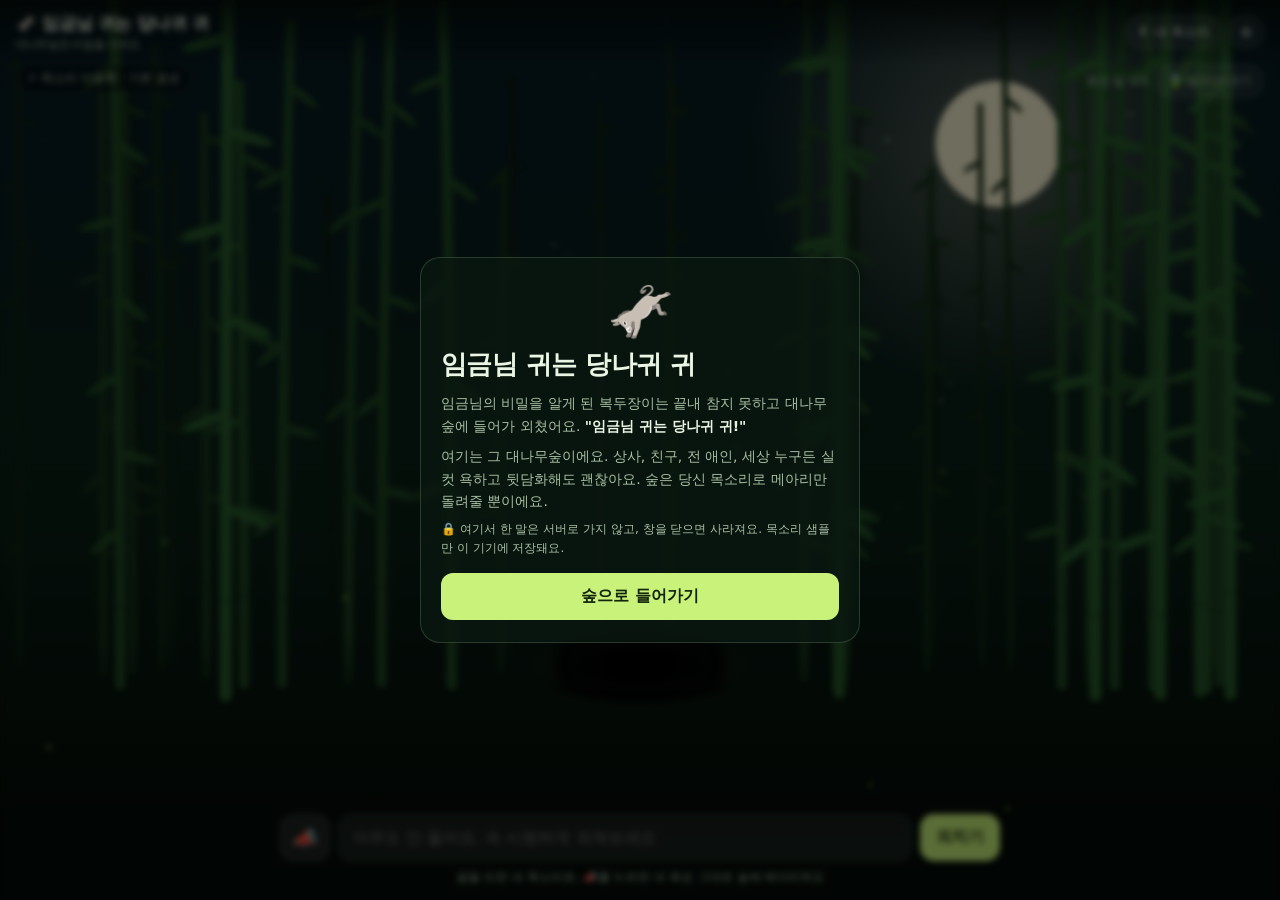
==== donkey-ears/index.html @ ccbf4d37 "Add 임금님 귀는 당나귀 귀: bamboo-forest venting app with voice echo Single-file web app: type or shout into " ====
<!doctype html>
<html lang="ko">
<head>
<meta charset="utf-8">
<meta name="viewport" content="width=device-width, initial-scale=1, viewport-fit=cover">
<title>임금님 귀는 당나귀 귀</title>
<meta name="description" content="대나무숲에 외치면 내 목소리로 메아리가 돌아오는 비밀 공간">
<style>
  :root {
    --ink: #eaf5e4;
    --ink-dim: #a8bfa3;
    --panel: rgba(10, 24, 16, 0.82);
    --line: rgba(180, 230, 170, 0.18);
    --accent: #c9f27a;
    --accent-ink: #13240c;
    --danger: #ff8a7a;
    --bg: #050d09;
  }
  * { box-sizing: border-box; }
  html, body { margin: 0; height: 100%; background: var(--bg); color: var(--ink);
    font-family: "Pretendard", "Apple SD Gothic Neo", "Noto Sans KR", system-ui, sans-serif;
    overflow: hidden; -webkit-tap-highlight-color: transparent; }
  canvas#forest { position: fixed; inset: 0; width: 100%; height: 100%; display: block; }
  button { font: inherit; color: inherit; cursor: pointer; border: 0; }
  .hidden { display: none !important; }

  /* 상단 바 */
  header { position: fixed; top: 0; left: 0; right: 0; display: flex; align-items: center;
    justify-content: space-between; gap: 8px;
    padding: calc(12px + env(safe-area-inset-top)) 16px 12px; z-index: 5;
    background: linear-gradient(rgba(5,13,9,.85), rgba(5,13,9,0)); }
  header h1 { font-size: 17px; margin: 0; letter-spacing: -0.02em; white-space: nowrap; }
  header h1 small { display: block; font-size: 11px; font-weight: 400; color: var(--ink-dim); margin-top: 2px; }
  .top-btns { display: flex; gap: 6px; }
  .chip { background: rgba(255,255,255,.08); border: 1px solid var(--line); border-radius: 999px;
    padding: 7px 11px; font-size: 13px; white-space: nowrap; }
  .chip:hover { background: rgba(255,255,255,.14); }

  /* 엔진 상태 */
  #engine { position: fixed; top: calc(64px + env(safe-area-inset-top)); left: 16px; z-index: 4;
    font-size: 12px; color: var(--ink-dim); background: rgba(0,0,0,.35); padding: 5px 10px;
    border-radius: 999px; border: 1px solid var(--line); }

  /* 하단 채팅 */
  #bar { position: fixed; left: 0; right: 0; bottom: 0; z-index: 5;
    padding: 12px 16px calc(14px + env(safe-area-inset-bottom));
    background: linear-gradient(rgba(5,13,9,0), rgba(5,13,9,.92) 40%); }
  #bar form { display: flex; gap: 8px; max-width: 720px; margin: 0 auto; }
  #msg { flex: 1; min-width: 0; background: rgba(255,255,255,.08); border: 1px solid var(--line);
    color: var(--ink); border-radius: 14px; padding: 13px 14px; font: inherit; font-size: 16px; outline: none; }
  #msg:focus { border-color: var(--accent); }
  #send { background: var(--accent); color: var(--accent-ink); font-weight: 700;
    border-radius: 14px; padding: 0 16px; white-space: nowrap; }
  #shout { width: 50px; border-radius: 14px; background: rgba(255,255,255,.1);
    border: 1px solid var(--line); font-size: 20px; flex: none; }
  #shout.rec { background: var(--danger); animation: pulse 1s infinite; }
  @keyframes pulse { 50% { transform: scale(1.06); } }
  #hint { text-align: center; font-size: 12px; color: var(--ink-dim); margin: 8px 0 0; }
  #count { position: fixed; right: 16px; top: calc(64px + env(safe-area-inset-top)); z-index: 4;
    font-size: 12px; color: var(--ink-dim); display: flex; gap: 6px; align-items: center; }

  /* 모달 */
  .overlay { position: fixed; inset: 0; z-index: 10; display: flex; align-items: center; justify-content: center;
    padding: 16px; background: rgba(0,0,0,.55); backdrop-filter: blur(3px); }
  .card { width: 100%; max-width: 440px; max-height: 92vh; overflow-y: auto; background: var(--panel);
    border: 1px solid var(--line); border-radius: 20px; padding: 22px 20px; }
  .card h2 { margin: 0 0 10px; font-size: 20px; letter-spacing: -0.02em; }
  .card p { margin: 8px 0; line-height: 1.6; color: var(--ink-dim); font-size: 14px; }
  .card .script { background: rgba(255,255,255,.06); border-left: 3px solid var(--accent);
    padding: 12px 14px; border-radius: 8px; color: var(--ink); line-height: 1.7; font-size: 15px; }
  .row { display: flex; gap: 8px; margin-top: 14px; flex-wrap: wrap; }
  .btn { flex: 1; padding: 12px 14px; border-radius: 12px; background: rgba(255,255,255,.1);
    border: 1px solid var(--line); font-weight: 600; min-width: 110px; }
  .btn.primary { background: var(--accent); color: var(--accent-ink); border-color: transparent; }
  .btn.danger { color: var(--danger); }
  .btn:disabled { opacity: .4; cursor: default; }
  .meter { height: 8px; border-radius: 99px; background: rgba(255,255,255,.08); overflow: hidden; margin-top: 12px; }
  .meter i { display: block; height: 100%; width: 0; background: var(--accent); transition: width .05s; }
  .status { font-size: 13px; color: var(--ink); margin-top: 10px; min-height: 20px; }
  label.field { display: block; font-size: 13px; color: var(--ink-dim); margin-top: 12px; }
  label.field input { display: block; width: 100%; margin-top: 6px; background: rgba(255,255,255,.08);
    border: 1px solid var(--line); color: var(--ink); border-radius: 10px; padding: 11px 12px; font: inherit; font-size: 15px; }
  .intro h2 { font-size: 26px; }
  .intro .ears { font-size: 54px; text-align: center; margin-bottom: 4px; }
  .small { font-size: 12px !important; }

  #toast { position: fixed; left: 50%; bottom: 110px; transform: translateX(-50%); z-index: 20;
    background: rgba(0,0,0,.8); border: 1px solid var(--line); padding: 10px 14px; border-radius: 12px;
    font-size: 13px; max-width: calc(100% - 32px); text-align: center; opacity: 0; transition: opacity .25s; pointer-events: none; }
  #toast.show { opacity: 1; }
</style>
</head>
<body>
<canvas id="forest"></canvas>

<header>
  <h1>🫏 임금님 귀는 당나귀 귀<small>대나무숲은 비밀을 지켜요</small></h1>
  <div class="top-btns">
    <button class="chip" id="openVoice">🎙 내 목소리</button>
    <button class="chip" id="openSettings" aria-label="설정">⚙</button>
  </div>
</header>

<div id="engine">목소리 미등록</div>
<div id="count"><span id="countText">묻은 말 0개</span><button class="chip" id="blowAway">🍃 날려보내기</button></div>

<div id="bar">
  <form id="chat" autocomplete="off">
    <button type="button" id="shout" title="눌러서 외치고, 다시 눌러서 멈추기">📣</button>
    <input id="msg" maxlength="200" placeholder="아무도 안 들어요. 속 시원하게 외쳐보세요">
    <button id="send" type="submit">외치기</button>
  </form>
  <p id="hint">글을 쓰면 내 목소리로, 📣를 누르면 내 육성 그대로 숲에 메아리쳐요</p>
</div>

<!-- 인트로 -->
<div class="overlay" id="intro">
  <div class="card intro">
    <div class="ears">🫏</div>
    <h2>임금님 귀는 당나귀 귀</h2>
    <p>임금님의 비밀을 알게 된 복두장이는 끝내 참지 못하고 대나무숲에 들어가 외쳤어요. <b style="color:var(--ink)">"임금님 귀는 당나귀 귀!"</b></p>
    <p>여기는 그 대나무숲이에요. 상사, 친구, 전 애인, 세상 누구든 실컷 욕하고 뒷담화해도 괜찮아요. 숲은 당신 목소리로 메아리만 돌려줄 뿐이에요.</p>
    <p class="small">🔒 여기서 한 말은 서버로 가지 않고, 창을 닫으면 사라져요. 목소리 샘플만 이 기기에 저장돼요.</p>
    <div class="row"><button class="btn primary" id="enter">숲으로 들어가기</button></div>
  </div>
</div>

<!-- 목소리 등록 -->
<div class="overlay hidden" id="voiceModal">
  <div class="card">
    <h2>🎙 내 목소리 등록</h2>
    <p>아래 문장을 평소 목소리로 읽어주세요. 10초 이상이면 좋아요.</p>
    <div class="script">옛날 옛적, 임금님의 귀가 당나귀 귀라는 걸 아는 사람이 있었어요. 너무 말하고 싶어서 참다 참다 대나무숲에 들어가 있는 힘껏 외쳤답니다. 임금님 귀는 당나귀 귀! 속이 다 시원하네!</div>
    <div class="meter"><i id="voiceMeter"></i></div>
    <div class="status" id="voiceStatus"></div>
    <div class="row">
      <button class="btn primary" id="voiceRec">● 녹음 시작</button>
      <button class="btn" id="voicePlay" disabled>▶ 들어보기</button>
    </div>
    <div class="row">
      <button class="btn danger" id="voiceDelete">목소리 삭제</button>
      <button class="btn" id="voiceClose">닫기</button>
    </div>
  </div>
</div>

<!-- 설정 -->
<div class="overlay hidden" id="settingsModal">
  <div class="card">
    <h2>⚙ 진짜 내 목소리로 말하기</h2>
    <p>기본 모드는 휴대폰/PC에 내장된 한국어 음성을 <b style="color:var(--ink)">내 음높이에 맞춰</b> 바꾸는 방식이라 "비슷한 톤"까지만 돼요.</p>
    <p>ElevenLabs API 키를 넣으면 등록한 샘플로 <b style="color:var(--ink)">목소리를 복제</b>해서, 쓴 글을 진짜 내 목소리로 읽어줘요.</p>
    <p class="small">⚠ 이 모드에선 목소리 샘플과 입력한 글이 ElevenLabs로 전송돼요. 키는 이 기기 브라우저에만 저장돼요.</p>
    <label class="field">ElevenLabs API 키
      <input id="elKey" type="password" placeholder="sk_..." autocomplete="off">
    </label>
    <div class="status" id="settingsStatus"></div>
    <div class="row">
      <button class="btn danger" id="elClear">키 지우기</button>
      <button class="btn primary" id="elSave">저장</button>
    </div>
    <div class="row"><button class="btn" id="settingsClose">닫기</button></div>
  </div>
</div>

<div id="toast"></div>

<script>
(() => {
  'use strict';
  const $ = (s) => document.querySelector(s);

  // ---------- 저장소 (실패해도 동작하도록) ----------
  const store = {
    get(k) { try { return localStorage.getItem(k); } catch { return null; } },
    set(k, v) { try { localStorage.setItem(k, v); return true; } catch { return false; } },
    del(k) { try { localStorage.removeItem(k); } catch {} },
  };
  const K = { sample: 'de.sample', pitch: 'de.f0', elKey: 'de.elKey', elVoice: 'de.elVoice' };

  // ---------- 토스트 ----------
  let toastTimer;
  function toast(text, ms = 2600) {
    const el = $('#toast'); el.textContent = text; el.classList.add('show');
    clearTimeout(toastTimer); toastTimer = setTimeout(() => el.classList.remove('show'), ms);
  }

  // ---------- 오디오 그래프: 대나무숲 메아리 ----------
  let ctx, master, outAnalyser, echoIn;
  function makeImpulse(seconds, decay) {
    const len = Math.floor(ctx.sampleRate * seconds);
    const buf = ctx.createBuffer(2, len, ctx.sampleRate);
    for (let c = 0; c < 2; c++) {
      const d = buf.getChannelData(c);
      for (let i = 0; i < len; i++) d[i] = (Math.random() * 2 - 1) * Math.pow(1 - i / len, decay);
    }
    return buf;
  }
  function initAudio() {
    if (ctx) { if (ctx.state === 'suspended') ctx.resume(); return; }
    ctx = new (window.AudioContext || window.webkitAudioContext)();
    master = ctx.createGain(); master.gain.value = 0.9;
    outAnalyser = ctx.createAnalyser(); outAnalyser.fftSize = 1024;
    master.connect(outAnalyser); outAnalyser.connect(ctx.destination);

    echoIn = ctx.createGain();
    // 원음
    const dry = ctx.createGain(); dry.gain.value = 0.85;
    echoIn.connect(dry); dry.connect(master);
    // 반복 메아리 (딜레이 + 피드백, 점점 먹먹해지도록 로우패스)
    const delay = ctx.createDelay(2); delay.delayTime.value = 0.45;
    const fb = ctx.createGain(); fb.gain.value = 0.48;
    const lp = ctx.createBiquadFilter(); lp.type = 'lowpass'; lp.frequency.value = 2000;
    const wet = ctx.createGain(); wet.gain.value = 0.75;
    echoIn.connect(delay); delay.connect(lp); lp.connect(fb); fb.connect(delay);
    lp.connect(wet); wet.connect(master);
    // 숲의 잔향
    const conv = ctx.createConvolver(); conv.buffer = makeImpulse(3.4, 2.6);
    const rv = ctx.createGain(); rv.gain.value = 0.4;
    echoIn.connect(conv); conv.connect(rv); rv.connect(master);
  }

  // 오디오 버퍼를 메아리로: 원음 → 왼쪽 대나무가 속삭임 → 오른쪽 대나무가 더 작게 속삭임
  function playEcho(buffer) {
    initAudio();
    const t0 = ctx.currentTime + 0.05;
    const plan = [ { g: 1, pan: 0, rate: 1 }, { g: 0.4, pan: -0.7, rate: 0.97 }, { g: 0.16, pan: 0.7, rate: 0.94 } ];
    let t = t0;
    plan.forEach((p, i) => {
      const src = ctx.createBufferSource(); src.buffer = buffer; src.playbackRate.value = p.rate;
      const g = ctx.createGain(); g.gain.value = p.g;
      const pan = ctx.createStereoPanner ? ctx.createStereoPanner() : null;
      src.connect(g);
      if (pan) { pan.pan.value = p.pan; g.connect(pan); pan.connect(echoIn); } else g.connect(echoIn);
      src.start(t);
      t += buffer.duration / p.rate + 0.5;
    });
    return (t - ctx.currentTime) + 2.5; // 대략 끝나는 시간(초)
  }

  // ---------- 마이크 / 녹음 ----------
  let micStream, micAnalyser;
  async function getMic() {
    if (micStream && micStream.active) return micStream;
    if (!navigator.mediaDevices || !navigator.mediaDevices.getUserMedia) throw new Error('이 브라우저는 마이크를 지원하지 않아요');
    micStream = await navigator.mediaDevices.getUserMedia({ audio: { echoCancellation: true, noiseSuppression: true } });
    initAudio();
    micAnalyser = ctx.createAnalyser(); micAnalyser.fftSize = 1024;
    ctx.createMediaStreamSource(micStream).connect(micAnalyser); // 스피커로는 안 보냄
    return micStream;
  }
  function pickMime() {
    if (!window.MediaRecorder) return null;
    for (const m of ['audio/webm;codecs=opus', 'audio/webm', 'audio/mp4', 'audio/ogg;codecs=opus'])
      if (MediaRecorder.isTypeSupported(m)) return m;
    return '';
  }
  function startRecording(stream) {
    const mime = pickMime();
    if (mime === null) throw new Error('이 브라우저는 녹음을 지원하지 않아요');
    const rec = new MediaRecorder(stream, mime ? { mimeType: mime } : undefined);
    const chunks = [];
    rec.ondataavailable = (e) => { if (e.data && e.data.size) chunks.push(e.data); };
    const done = new Promise((res) => { rec.onstop = () => res(new Blob(chunks, { type: rec.mimeType || mime || 'audio/webm' })); });
    rec.start();
    const started = performance.now();
    return { stop() { if (rec.state !== 'inactive') rec.stop(); return done; }, elapsed: () => (performance.now() - started) / 1000 };
  }
  function levelOf(an) {
    if (!an) return 0;
    const d = new Uint8Array(an.fftSize); an.getByteTimeDomainData(d);
    let s = 0; for (let i = 0; i < d.length; i++) { const v = (d[i] - 128) / 128; s += v * v; }
    return Math.min(1, Math.sqrt(s / d.length) * 4);
  }
  async function blobToBuffer(blob) {
    initAudio();
    const ab = await blob.arrayBuffer();
    return await new Promise((res, rej) => ctx.decodeAudioData(ab, res, rej));
  }
  const blobToDataURL = (blob) => new Promise((res) => { const r = new FileReader(); r.onload = () => res(r.result); r.readAsDataURL(blob); });
  const dataURLToBlob = async (url) => (await fetch(url)).blob();

  // ---------- 음높이 추정 (자기상관) ----------
  function estimatePitch(buffer) {
    const data = buffer.getChannelData(0), sr = buffer.sampleRate, size = 2048;
    const minLag = Math.floor(sr / 400), maxLag = Math.floor(sr / 70);
    const f0s = [];
    for (let i = 0; i + size < data.length; i += size * 2) {
      const fr = data.subarray(i, i + size);
      let e = 0; for (let j = 0; j < size; j++) e += fr[j] * fr[j];
      if (Math.sqrt(e / size) < 0.015) continue; // 무음 프레임 제외
      let best = 0, bestLag = 0;
      for (let lag = minLag; lag <= maxLag; lag++) {
        let s = 0; for (let j = 0; j < size - lag; j += 2) s += fr[j] * fr[j + lag];
        s = s * 2 / (size - lag);
        if (s > best) { best = s; bestLag = lag; }
      }
      if (bestLag && best / (e / size) > 0.45) f0s.push(sr / bestLag);
    }
    if (f0s.length < 3) return null;
    f0s.sort((a, b) => a - b);
    return Math.round(f0s[f0s.length >> 1]);
  }

  // ---------- 음성 엔진 ----------
  const voice = {
    sampleBlob: null,
    f0: Number(store.get(K.pitch)) || null,
    get elKey() { return store.get(K.elKey) || ''; },
    get mode() { return this.elKey && this.sampleBlob ? 'clone' : this.sampleBlob ? 'pitch' : 'none'; },
  };
  async function loadSample() {
    const url = store.get(K.sample);
    if (url) { try { voice.sampleBlob = await dataURLToBlob(url); } catch { voice.sampleBlob = null; } }
    updateEngine();
  }
  function updateEngine() {
    const el = $('#engine');
    if (voice.mode === 'clone') el.textContent = '🟢 진짜 내 목소리 (복제)';
    else if (voice.mode === 'pitch') el.textContent = `🟡 내 톤 흉내 · ${voice.f0 ? voice.f0 + 'Hz' : '기본 톤'}`;
    else el.textContent = '⚪ 목소리 미등록 · 기본 음성';
  }

  // 기기 내장 TTS: 음높이를 내 목소리에 맞추고, 대나무가 점점 작게 따라 속삭이게
  let ttsSpeaking = false;
  function ttsEcho(text) {
    if (!('speechSynthesis' in window)) { toast('이 브라우저는 음성 합성을 지원하지 않아요'); return 0; }
    const synth = window.speechSynthesis;
    const ko = synth.getVoices().filter((v) => /^ko/i.test(v.lang));
    // 기본 한국어 음성은 대개 200Hz 안팎. 내 F0에 비례해 pitch(0~2) 조절
    const pitch = voice.f0 ? Math.max(0.3, Math.min(1.7, voice.f0 / 200)) : 1;
    synth.cancel();
    const reps = [ { vol: 1, rate: 1 }, { vol: 0.45, rate: 0.9 }, { vol: 0.18, rate: 0.82 } ];
    reps.forEach((r, i) => {
      const u = new SpeechSynthesisUtterance(text);
      u.lang = 'ko-KR'; if (ko[0]) u.voice = ko[0];
      u.pitch = pitch; u.volume = r.vol; u.rate = r.rate;
      if (i === 0) u.onstart = () => { ttsSpeaking = true; };
      if (i === reps.length - 1) u.onend = u.onerror = () => { ttsSpeaking = false; };
      synth.speak(u);
    });
    return text.length * 0.18 * 3 + 2;
  }

  // ElevenLabs: 목소리 복제 + 합성
  function sampleExt(blob) { return /mp4/.test(blob.type) ? 'm4a' : /ogg/.test(blob.type) ? 'ogg' : 'webm'; }
  async function elVoiceId() {
    const cached = store.get(K.elVoice); if (cached) return cached;
    toast('내 목소리를 복제하는 중… (처음 한 번만)', 6000);
    const fd = new FormData();
    fd.append('name', 'donkey-ears-' + Date.now());
    fd.append('files', voice.sampleBlob, 'sample.' + sampleExt(voice.sampleBlob));
    const r = await fetch('https://api.elevenlabs.io/v1/voices/add', { method: 'POST', headers: { 'xi-api-key': voice.elKey }, body: fd });
    if (!r.ok) throw new Error('목소리 복제 실패 (' + r.status + ') ' + (await r.text()).slice(0, 120));
    const id = (await r.json()).voice_id;
    store.set(K.elVoice, id);
    return id;
  }
  async function elSpeak(text) {
    const id = await elVoiceId();
    const r = await fetch('https://api.elevenlabs.io/v1/text-to-speech/' + encodeURIComponent(id), {
      method: 'POST',
      headers: { 'xi-api-key': voice.elKey, 'Content-Type': 'application/json', Accept: 'audio/mpeg' },
      body: JSON.stringify({ text, model_id: 'eleven_multilingual_v2' }),
    });
    if (!r.ok) throw new Error('음성 합성 실패 (' + r.status + ')');
    return blobToBuffer(await r.blob());
  }

  // ---------- 채팅 → 메아리 ----------
  let buried = 0;
  async function shoutText(text) {
    text = text.trim(); if (!text) return;
    initAudio();
    spawnWords(text);
    buried++; $('#countText').textContent = `묻은 말 ${buried}개`;
    if (voice.mode === 'clone') {
      try { const buf = await elSpeak(text); scheduleWhispers(text, playEcho(buf)); return; }
      catch (e) { toast(e.message + ' → 기본 음성으로 대신할게요', 4000); }
    }
    if (voice.mode === 'none' && !shoutText.nudged) { shoutText.nudged = true; toast('🎙 내 목소리를 등록하면 내 톤으로 메아리쳐요'); }
    scheduleWhispers(text, ttsEcho(text));
  }

  // ---------- 📣 육성 외치기 ----------
  let shoutRec = null, recog = null, recogText = '';
  async function toggleShout() {
    const btn = $('#shout');
    if (shoutRec) {
      const rec = shoutRec; shoutRec = null; btn.classList.remove('rec'); btn.textContent = '📣';
      if (recog) { try { recog.stop(); } catch {} }
      const blob = await rec.stop();
      try {
        const buf = await blobToBuffer(blob);
        await new Promise((r) => setTimeout(r, 250)); // 음성인식 결과 대기
        const caption = recogText.trim() || '(속 시원한 외침)';
        spawnWords(caption);
        buried++; $('#countText').textContent = `묻은 말 ${buried}개`;
        scheduleWhispers(caption, playEcho(buf));
      } catch { toast('녹음을 재생하지 못했어요'); }
      return;
    }
    try {
      const stream = await getMic();
      if (window.speechSynthesis) speechSynthesis.cancel();
      shoutRec = startRecording(stream);
      btn.classList.add('rec'); btn.textContent = '■';
      toast('외치세요! 다 외쳤으면 ■ 를 눌러요');
      recogText = '';
      const SR = window.SpeechRecognition || window.webkitSpeechRecognition;
      if (SR) {
        recog = new SR(); recog.lang = 'ko-KR'; recog.continuous = true; recog.interimResults = false;
        recog.onresult = (e) => { recogText = Array.from(e.results).map((r) => r[0].transcript).join(' '); };
        recog.onerror = () => {};
        try { recog.start(); } catch {}
      }
      setTimeout(() => { if (shoutRec) toggleShout(); }, 30000); // 최대 30초
    } catch (e) { toast('마이크를 쓸 수 없어요: ' + (e.message || e.name)); }
  }

  // ---------- 목소리 등록 모달 ----------
  let voiceRec = null, voiceTimer = null, previewBlob = null;
  function openVoice() {
    $('#voiceModal').classList.remove('hidden');
    previewBlob = voice.sampleBlob;
    $('#voicePlay').disabled = !previewBlob;
    $('#voiceStatus').textContent = voice.sampleBlob ? `등록됨 · 내 음높이 약 ${voice.f0 || '?'}Hz` : '아직 등록된 목소리가 없어요';
  }
  async function toggleVoiceRec() {
    const btn = $('#voiceRec');
    if (voiceRec) {
      const secs = voiceRec.elapsed();
      clearInterval(voiceTimer);
      const blob = await voiceRec.stop(); voiceRec = null;
      btn.textContent = '● 다시 녹음';
      $('#voiceMeter').style.width = '0';
      if (secs < 4) { $('#voiceStatus').textContent = '너무 짧아요. 문장을 끝까지 읽어주세요.'; return; }
      $('#voiceStatus').textContent = '분석 중…';
      try {
        const buf = await blobToBuffer(blob);
        const f0 = estimatePitch(buf);
        voice.sampleBlob = blob; voice.f0 = f0; previewBlob = blob;
        store.set(K.pitch, f0 || '');
        store.del(K.elVoice); // 새 샘플이면 복제 다시
        const saved = store.set(K.sample, await blobToDataURL(blob));
        $('#voicePlay').disabled = false;
        $('#voiceStatus').textContent = `✅ 등록 완료 · 내 음높이 약 ${f0 || '?'}Hz` + (saved ? '' : ' (이 브라우저에선 저장이 안 돼서 이번만 쓸 수 있어요)');
        updateEngine();
      } catch { $('#voiceStatus').textContent = '녹음을 분석하지 못했어요. 다시 해주세요.'; }
      return;
    }
    try {
      const stream = await getMic();
      voiceRec = startRecording(stream);
      btn.textContent = '■ 녹음 끝내기';
      voiceTimer = setInterval(() => {
        const s = voiceRec ? voiceRec.elapsed() : 0;
        $('#voiceStatus').textContent = `녹음 중… ${s.toFixed(1)}초`;
        $('#voiceMeter').style.width = Math.round(levelOf(micAnalyser) * 100) + '%';
        if (s >= 30) toggleVoiceRec();
      }, 80);
    } catch (e) { $('#voiceStatus').textContent = '마이크를 쓸 수 없어요: ' + (e.message || e.name); }
  }
  async function playPreview() {
    if (!previewBlob) return;
    try { const buf = await blobToBuffer(previewBlob); initAudio();
      const s = ctx.createBufferSource(); s.buffer = buf; s.connect(master); s.start(); } catch {}
  }

  // ---------- 화면: 밤의 대나무숲 ----------
  const cv = $('#forest'), g = cv.getContext('2d');
  let W = 0, H = 0, DPR = 1, stalks = [], stars = [], flies = [], words = [], wind = 0;
  function resize() {
    DPR = Math.min(2, window.devicePixelRatio || 1);
    W = window.innerWidth; H = window.innerHeight;
    cv.width = W * DPR; cv.height = H * DPR; g.setTransform(DPR, 0, 0, DPR, 0, 0);
    build();
  }
  function build() {
    const n = Math.round(Math.max(22, W / 26));
    stalks = [];
    for (let i = 0; i < n; i++) {
      const depth = Math.random(); // 0 멀리, 1 가까이
      const x = Math.random() * W;
      if (Math.abs(x - W / 2) < 70 + depth * 40 && depth > 0.5) continue; // 구멍 앞은 비워두기
      stalks.push({ x, depth, w: 3 + depth * 9, h: H * (0.75 + Math.random() * 0.35),
        ph: Math.random() * 6.28, sp: 0.5 + Math.random() * 0.6, seg: 50 + Math.random() * 40 + depth * 30 });
    }
    stalks.sort((a, b) => a.depth - b.depth);
    stars = Array.from({ length: 70 }, () => ({ x: Math.random() * W, y: Math.random() * H * 0.45, r: Math.random() * 1.3 + 0.2, t: Math.random() * 6 }));
    flies = Array.from({ length: 16 }, () => ({ x: Math.random() * W, y: H * (0.4 + Math.random() * 0.5), a: Math.random() * 6.28, s: 0.2 + Math.random() * 0.4 }));
  }
  const holeY = () => H * 0.74;

  function spawnWords(text) {
    words.push({ text, x: W / 2, y: holeY() - 10, vy: -0.55, a: 1, size: Math.min(26, Math.max(16, W / 22)), main: true, life: 0 });
  }
  // 메아리 시간 동안 대나무 사이에서 말이 흐릿하게 떠오름
  function scheduleWhispers(text, seconds) {
    const n = 3;
    for (let i = 1; i <= n; i++) {
      setTimeout(() => {
        const side = i % 2 ? -1 : 1;
        words.push({ text, x: W / 2 + side * (W * (0.18 + Math.random() * 0.15)), y: H * (0.3 + Math.random() * 0.25),
          vy: -0.15, a: 0.55 / i, size: Math.max(12, 20 - i * 2), main: false, life: 0 });
      }, Math.min(seconds, 9) * 1000 * (i / (n + 1)));
    }
  }

  function draw(ts) {
    const t = ts / 1000;
    const lvl = Math.max(levelOf(outAnalyser), shoutRec || voiceRec ? levelOf(micAnalyser) : 0, ttsSpeaking ? 0.35 + 0.15 * Math.sin(t * 9) : 0);
    wind += (lvl - wind) * 0.08;

    // 하늘
    const sky = g.createLinearGradient(0, 0, 0, H);
    sky.addColorStop(0, '#071a24'); sky.addColorStop(0.55, '#0a2116'); sky.addColorStop(1, '#030806');
    g.fillStyle = sky; g.fillRect(0, 0, W, H);
    for (const s of stars) { g.globalAlpha = 0.4 + 0.4 * Math.sin(t * 1.5 + s.t); g.fillStyle = '#dff'; g.beginPath(); g.arc(s.x, s.y, s.r, 0, 7); g.fill(); }
    g.globalAlpha = 1;
    // 달
    const mx = W * 0.78, my = H * 0.16, mr = Math.min(W, H) * 0.07;
    const glow = g.createRadialGradient(mx, my, mr * 0.5, mx, my, mr * 4);
    glow.addColorStop(0, 'rgba(250,245,200,.25)'); glow.addColorStop(1, 'rgba(250,245,200,0)');
    g.fillStyle = glow; g.fillRect(mx - mr * 4, my - mr * 4, mr * 8, mr * 8);
    g.fillStyle = '#f6f1cf'; g.beginPath(); g.arc(mx, my, mr, 0, 7); g.fill();

    // 대나무 (뒤에서 앞으로)
    const ground = holeY() + 30;
    stalks.forEach((s, idx) => {
      if (s.depth > 0.62 && !s._front) s._front = true;
      if (s._front) return; // 앞쪽 대나무는 구멍 뒤에 그림
      drawStalk(s, t, ground);
    });

    // 땅 + 구멍
    const gr = g.createLinearGradient(0, ground - 60, 0, H);
    gr.addColorStop(0, 'rgba(8,20,12,0)'); gr.addColorStop(0.3, '#08140c'); gr.addColorStop(1, '#020504');
    g.fillStyle = gr; g.fillRect(0, ground - 60, W, H - ground + 60);
    const hx = W / 2, hy = holeY(), hw = Math.min(110, W * 0.2);
    const hg = g.createRadialGradient(hx, hy, 4, hx, hy, hw);
    hg.addColorStop(0, '#000'); hg.addColorStop(0.7, '#020604'); hg.addColorStop(1, 'rgba(20,40,25,0)');
    g.fillStyle = hg; g.beginPath(); g.ellipse(hx, hy, hw, hw * 0.32, 0, 0, 7); g.fill();
    // 구멍에서 나오는 숨결
    g.strokeStyle = `rgba(200,240,170,${0.08 + wind * 0.4})`; g.lineWidth = 2;
    for (let i = 0; i < 3; i++) { const r = (t * 30 + i * 25) % 75; g.beginPath(); g.ellipse(hx, hy, hw * 0.4 + r, (hw * 0.4 + r) * 0.3, 0, 0, 7); g.globalAlpha = 1 - r / 75; g.stroke(); }
    g.globalAlpha = 1;

    stalks.forEach((s) => { if (s._front) drawStalk(s, t, ground); });

    // 반딧불
    for (const f of flies) {
      f.a += (Math.random() - 0.5) * 0.3; f.x += Math.cos(f.a) * f.s * (1 + wind * 4); f.y += Math.sin(f.a) * f.s;
      if (f.x < 0) f.x = W; if (f.x > W) f.x = 0; if (f.y < H * 0.3) f.y = H * 0.3; if (f.y > H * 0.95) f.y = H * 0.95;
      g.fillStyle = `rgba(210,255,120,${0.4 + 0.4 * Math.sin(t * 3 + f.a)})`; g.beginPath(); g.arc(f.x, f.y, 1.8, 0, 7); g.fill();
    }

    // 떠오르는 말
    g.textAlign = 'center'; g.textBaseline = 'middle';
    words = words.filter((w) => w.a > 0.01);
    for (const w of words) {
      w.life++; w.y += w.vy; w.x += Math.sin((w.life + w.size) / 40) * 0.3 + wind * 0.8;
      w.a *= w.main ? (w.life > 160 ? 0.985 : 1) : 0.992;
      g.font = `${w.main ? 700 : 500} ${w.size}px "Pretendard","Apple SD Gothic Neo","Noto Sans KR",sans-serif`;
      g.fillStyle = w.main ? `rgba(240,255,225,${w.a})` : `rgba(190,235,160,${w.a})`;
      g.shadowColor = 'rgba(160,240,120,.6)'; g.shadowBlur = w.main ? 12 : 6;
      wrapText(w.text, w.x, w.y, Math.min(W - 40, 520), w.size * 1.3);
      g.shadowBlur = 0;
    }
    requestAnimationFrame(draw);
  }
  function drawStalk(s, t, ground) {
    const shade = 20 + s.depth * 55;
    const col = `rgb(${Math.round(shade * 0.55)},${Math.round(shade * 1.25)},${Math.round(shade * 0.6)})`;
    const amp = (6 + s.depth * 8) * (1 + wind * 5);
    const baseY = ground - (1 - s.depth) * 40;
    const topY = baseY - s.h * (0.6 + s.depth * 0.4);
    const sway = Math.sin(t * s.sp * (1 + wind * 2) + s.ph) * amp + wind * 25 * (s.x < W / 2 ? -1 : 1);
    const pt = (y) => { const k = (baseY - y) / (baseY - topY); return s.x + sway * k * k; };
    g.strokeStyle = col; g.lineWidth = s.w; g.lineCap = 'round';
    g.beginPath(); g.moveTo(s.x, baseY);
    for (let y = baseY; y > topY; y -= 20) g.lineTo(pt(y), y);
    g.stroke();
    // 마디
    g.strokeStyle = `rgba(0,0,0,${0.25 + s.depth * 0.2})`; g.lineWidth = 1.5;
    for (let y = baseY - s.seg; y > topY; y -= s.seg) { const x = pt(y); g.beginPath(); g.moveTo(x - s.w / 2, y); g.lineTo(x + s.w / 2, y); g.stroke(); }
    // 잎
    g.fillStyle = col;
    for (let y = baseY - s.seg * 2; y > topY; y -= s.seg) {
      const x = pt(y), dir = ((y / s.seg) | 0) % 2 ? 1 : -1;
      const flutter = Math.sin(t * 3 * (1 + wind * 3) + y) * 0.25;
      g.save(); g.translate(x, y); g.rotate(dir * (0.5 + flutter));
      g.beginPath(); g.ellipse(dir * s.w * 1.8, 0, s.w * 2.2, s.w * 0.45, 0, 0, 7); g.fill(); g.restore();
    }
  }
  function wrapText(text, x, y, maxW, lh) {
    const lines = []; let line = '';
    for (const ch of text) { if (g.measureText(line + ch).width > maxW && line) { lines.push(line); line = ch; } else line += ch; }
    if (line) lines.push(line);
    lines.forEach((l, i) => g.fillText(l, x, y + (i - (lines.length - 1) / 2) * lh));
  }

  // ---------- 이벤트 ----------
  $('#enter').onclick = () => { initAudio(); $('#intro').classList.add('hidden'); $('#msg').focus(); if (voice.mode === 'none') setTimeout(openVoice, 400); };
  $('#chat').onsubmit = (e) => { e.preventDefault(); const v = $('#msg').value; $('#msg').value = ''; shoutText(v); };
  $('#shout').onclick = toggleShout;
  $('#blowAway').onclick = () => {
    words.forEach((w) => { w.vy = -3; w.a *= 0.9; w.main = false; });
    if (window.speechSynthesis) speechSynthesis.cancel();
    buried = 0; $('#countText').textContent = '묻은 말 0개';
    toast('🍃 바람이 다 날려보냈어요');
  };
  $('#openVoice').onclick = openVoice;
  $('#voiceRec').onclick = toggleVoiceRec;
  $('#voicePlay').onclick = playPreview;
  $('#voiceClose').onclick = () => { if (voiceRec) toggleVoiceRec(); $('#voiceModal').classList.add('hidden'); };
  $('#voiceDelete').onclick = () => {
    store.del(K.sample); store.del(K.pitch); store.del(K.elVoice);
    voice.sampleBlob = null; voice.f0 = null; previewBlob = null;
    $('#voicePlay').disabled = true; $('#voiceStatus').textContent = '목소리를 삭제했어요'; updateEngine();
  };
  $('#openSettings').onclick = () => { $('#elKey').value = voice.elKey; $('#settingsStatus').textContent = ''; $('#settingsModal').classList.remove('hidden'); };
  $('#settingsClose').onclick = () => $('#settingsModal').classList.add('hidden');
  $('#elSave').onclick = () => {
    const k = $('#elKey').value.trim();
    if (!k) { $('#settingsStatus').textContent = '키를 입력해주세요'; return; }
    store.set(K.elKey, k); store.del(K.elVoice); updateEngine();
    $('#settingsStatus').textContent = voice.sampleBlob ? '✅ 저장했어요. 이제 글을 쓰면 진짜 내 목소리로 나와요.' : '✅ 저장했어요. 🎙 내 목소리를 먼저 등록해주세요.';
  };
  $('#elClear').onclick = () => { store.del(K.elKey); store.del(K.elVoice); $('#elKey').value = ''; updateEngine(); $('#settingsStatus').textContent = '키를 지웠어요'; };
  if ('speechSynthesis' in window) speechSynthesis.onvoiceschanged = () => speechSynthesis.getVoices();

  window.addEventListener('resize', resize);
  resize(); loadSample(); requestAnimationFrame(draw);
})();
</script>
</body>
</html>
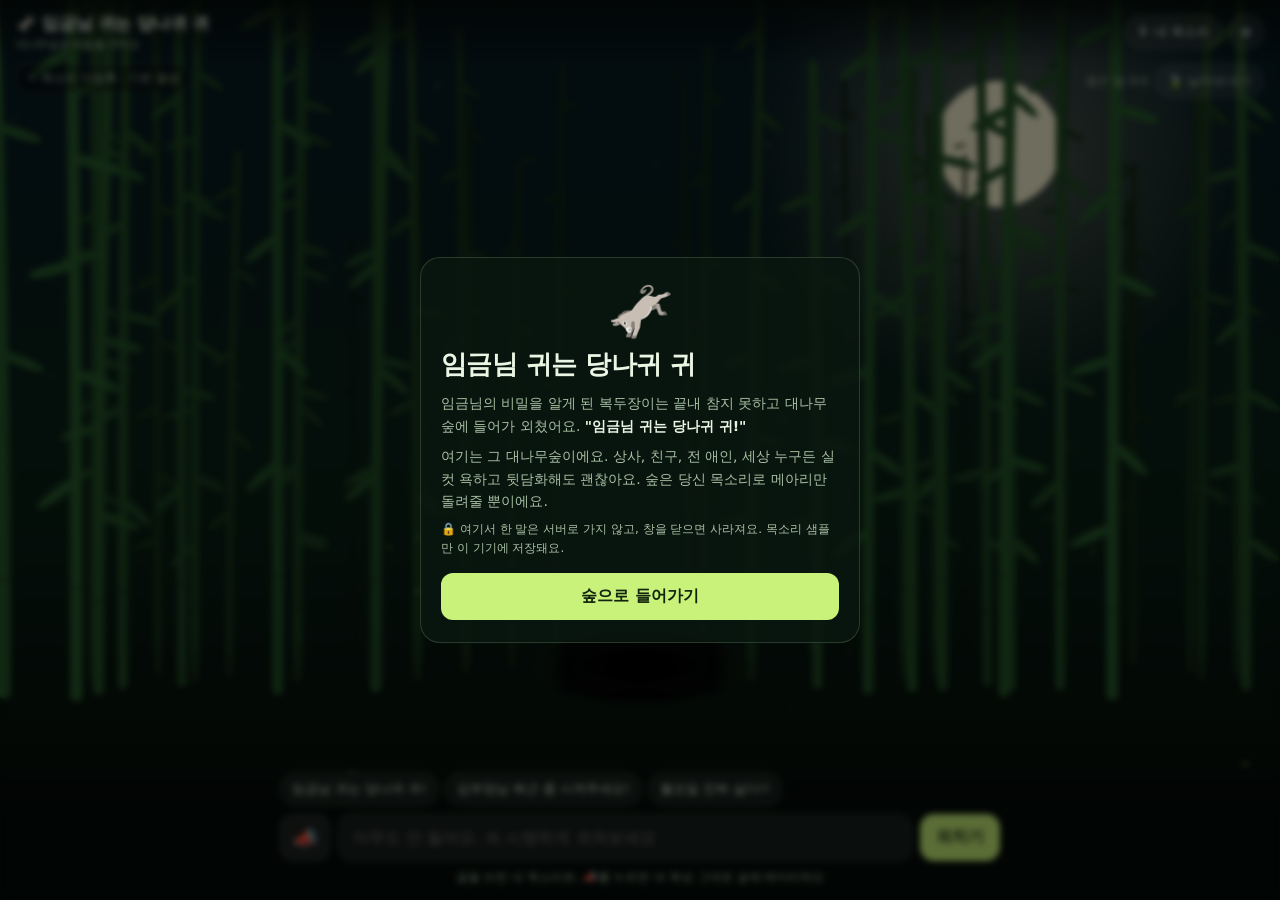
==== commit c7480263: "donkey-ears: demo-ready tweaks - Quick-shout chips for one-tap demos - Release the mic after each re" ====
--- a/donkey-ears/index.html
+++ b/donkey-ears/index.html
@@ -55,6 +55,9 @@
     border: 1px solid var(--line); font-size: 20px; flex: none; }
   #shout.rec { background: var(--danger); animation: pulse 1s infinite; }
   @keyframes pulse { 50% { transform: scale(1.06); } }
+  #quick { display: flex; gap: 6px; overflow-x: auto; max-width: 720px; margin: 0 auto 8px; scrollbar-width: none; }
+  #quick::-webkit-scrollbar { display: none; }
+  #quick .chip { flex: none; }
   #hint { text-align: center; font-size: 12px; color: var(--ink-dim); margin: 8px 0 0; }
   #count { position: fixed; right: 16px; top: calc(64px + env(safe-area-inset-top)); z-index: 4;
     font-size: 12px; color: var(--ink-dim); display: flex; gap: 6px; align-items: center; }
@@ -105,6 +108,11 @@
 <div id="count"><span id="countText">묻은 말 0개</span><button class="chip" id="blowAway">🍃 날려보내기</button></div>
 
 <div id="bar">
+  <div id="quick">
+    <button type="button" class="chip">임금님 귀는 당나귀 귀!</button>
+    <button type="button" class="chip">김부장님 퇴근 좀 시켜주세요!</button>
+    <button type="button" class="chip">월요일 진짜 싫다!!</button>
+  </div>
   <form id="chat" autocomplete="off">
     <button type="button" id="shout" title="눌러서 외치고, 다시 눌러서 멈추기">📣</button>
     <input id="msg" maxlength="200" placeholder="아무도 안 들어요. 속 시원하게 외쳐보세요">
@@ -248,6 +256,11 @@
     micAnalyser = ctx.createAnalyser(); micAnalyser.fftSize = 1024;
     ctx.createMediaStreamSource(micStream).connect(micAnalyser); // 스피커로는 안 보냄
     return micStream;
+  }
+  // 녹음이 끝나면 마이크를 꺼서 (특히 아이폰) 스피커 볼륨이 정상으로 돌아오게
+  function releaseMic() {
+    if (micStream) micStream.getTracks().forEach((t) => t.stop());
+    micStream = null; micAnalyser = null;
   }
   function pickMime() {
     if (!window.MediaRecorder) return null;
@@ -389,7 +402,7 @@
     if (shoutRec) {
       const rec = shoutRec; shoutRec = null; btn.classList.remove('rec'); btn.textContent = '📣';
       if (recog) { try { recog.stop(); } catch {} }
-      const blob = await rec.stop();
+      const blob = await rec.stop(); releaseMic();
       try {
         const buf = await blobToBuffer(blob);
         await new Promise((r) => setTimeout(r, 250)); // 음성인식 결과 대기
@@ -431,7 +444,7 @@
     if (voiceRec) {
       const secs = voiceRec.elapsed();
       clearInterval(voiceTimer);
-      const blob = await voiceRec.stop(); voiceRec = null;
+      const blob = await voiceRec.stop(); voiceRec = null; releaseMic();
       btn.textContent = '● 다시 녹음';
       $('#voiceMeter').style.width = '0';
       if (secs < 4) { $('#voiceStatus').textContent = '너무 짧아요. 문장을 끝까지 읽어주세요.'; return; }
@@ -604,6 +617,7 @@
   $('#enter').onclick = () => { initAudio(); $('#intro').classList.add('hidden'); $('#msg').focus(); if (voice.mode === 'none') setTimeout(openVoice, 400); };
   $('#chat').onsubmit = (e) => { e.preventDefault(); const v = $('#msg').value; $('#msg').value = ''; shoutText(v); };
   $('#shout').onclick = toggleShout;
+  document.querySelectorAll('#quick .chip').forEach((b) => { b.onclick = () => shoutText(b.textContent); });
   $('#blowAway').onclick = () => {
     words.forEach((w) => { w.vy = -3; w.a *= 0.9; w.main = false; });
     if (window.speechSynthesis) speechSynthesis.cancel();
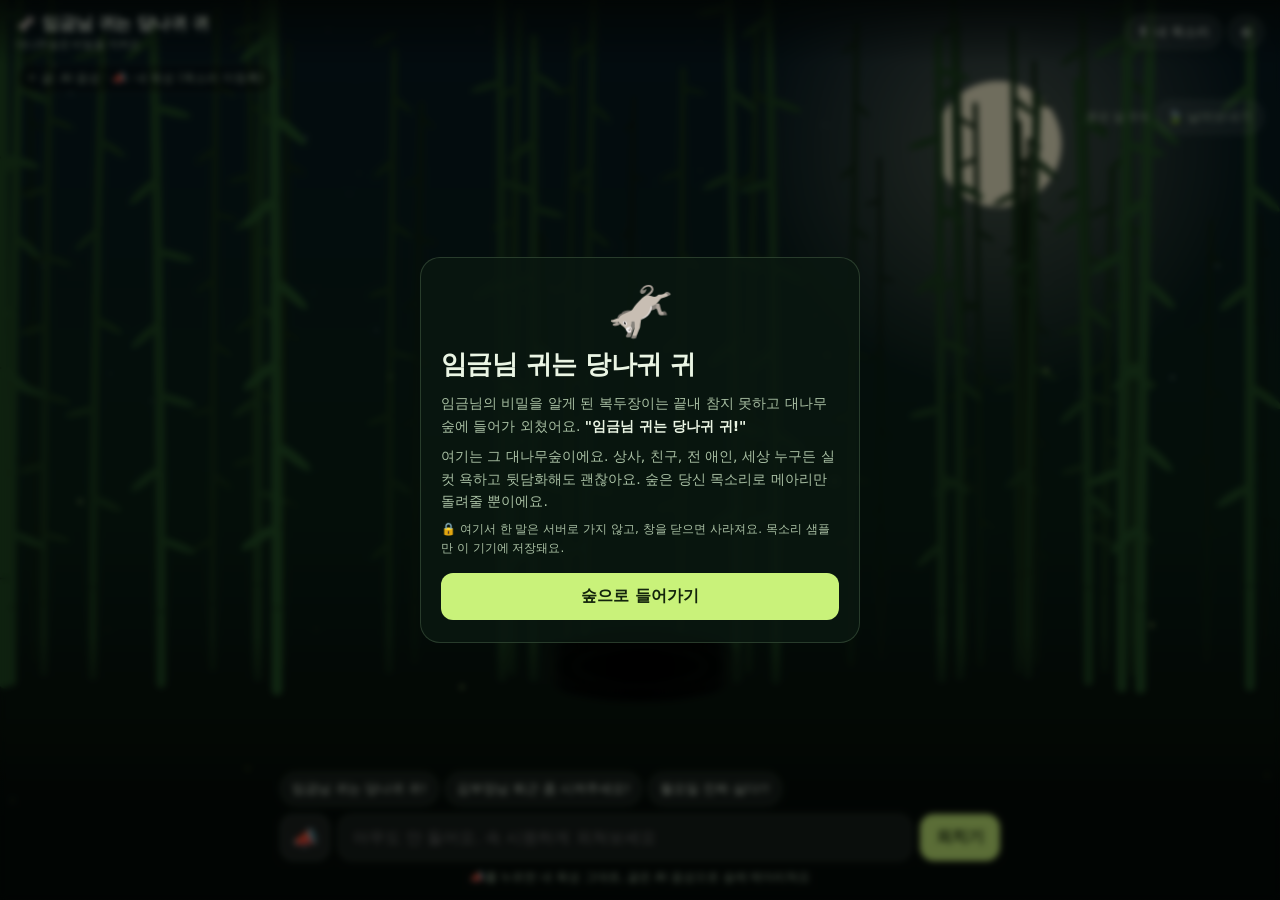
==== commit 3b5ac7b5: "donkey-ears: fix recording cancel, overlapping playback, AI-voice confusion - Voice registration: ex" ====
--- a/donkey-ears/index.html
+++ b/donkey-ears/index.html
@@ -59,7 +59,7 @@
   #quick::-webkit-scrollbar { display: none; }
   #quick .chip { flex: none; }
   #hint { text-align: center; font-size: 12px; color: var(--ink-dim); margin: 8px 0 0; }
-  #count { position: fixed; right: 16px; top: calc(64px + env(safe-area-inset-top)); z-index: 4;
+  #count { position: fixed; right: 16px; top: calc(100px + env(safe-area-inset-top)); z-index: 4;
     font-size: 12px; color: var(--ink-dim); display: flex; gap: 6px; align-items: center; }
 
   /* 모달 */
@@ -118,7 +118,7 @@
     <input id="msg" maxlength="200" placeholder="아무도 안 들어요. 속 시원하게 외쳐보세요">
     <button id="send" type="submit">외치기</button>
   </form>
-  <p id="hint">글을 쓰면 내 목소리로, 📣를 누르면 내 육성 그대로 숲에 메아리쳐요</p>
+  <p id="hint">📣를 누르면 내 육성 그대로, 글은 AI 음성으로 숲에 메아리쳐요</p>
 </div>
 
 <!-- 인트로 -->
@@ -137,12 +137,13 @@
 <div class="overlay hidden" id="voiceModal">
   <div class="card">
     <h2>🎙 내 목소리 등록</h2>
-    <p>아래 문장을 평소 목소리로 읽어주세요. 10초 이상이면 좋아요.</p>
+    <p>아래 문장을 평소 목소리로 읽어주세요. 10초 이상이면 좋아요. 중간에 틀리면 <b style="color:var(--ink)">✕ 취소</b> 후 다시 녹음하면 돼요.</p>
     <div class="script">옛날 옛적, 임금님의 귀가 당나귀 귀라는 걸 아는 사람이 있었어요. 너무 말하고 싶어서 참다 참다 대나무숲에 들어가 있는 힘껏 외쳤답니다. 임금님 귀는 당나귀 귀! 속이 다 시원하네!</div>
     <div class="meter"><i id="voiceMeter"></i></div>
     <div class="status" id="voiceStatus"></div>
     <div class="row">
       <button class="btn primary" id="voiceRec">● 녹음 시작</button>
+      <button class="btn hidden" id="voiceCancel">✕ 취소</button>
       <button class="btn" id="voicePlay" disabled>▶ 들어보기</button>
     </div>
     <div class="row">
@@ -158,6 +159,7 @@
     <h2>⚙ 진짜 내 목소리로 말하기</h2>
     <p>기본 모드는 휴대폰/PC에 내장된 한국어 음성을 <b style="color:var(--ink)">내 음높이에 맞춰</b> 바꾸는 방식이라 "비슷한 톤"까지만 돼요.</p>
     <p>ElevenLabs API 키를 넣으면 등록한 샘플로 <b style="color:var(--ink)">목소리를 복제</b>해서, 쓴 글을 진짜 내 목소리로 읽어줘요.</p>
+    <p class="small">💳 목소리 복제는 ElevenLabs 유료 플랜(Starter 이상)에서 돼요. 샘플은 30초~1분 정도로 녹음할수록 더 닮아요.</p>
     <p class="small">⚠ 이 모드에선 목소리 샘플과 입력한 글이 ElevenLabs로 전송돼요. 키는 이 기기 브라우저에만 저장돼요.</p>
     <label class="field">ElevenLabs API 키
       <input id="elKey" type="password" placeholder="sk_..." autocomplete="off">
@@ -167,7 +169,10 @@
       <button class="btn danger" id="elClear">키 지우기</button>
       <button class="btn primary" id="elSave">저장</button>
     </div>
-    <div class="row"><button class="btn" id="settingsClose">닫기</button></div>
+    <div class="row">
+      <button class="btn" id="elTest">🔊 내 목소리 테스트</button>
+      <button class="btn" id="settingsClose">닫기</button>
+    </div>
   </div>
 </div>
 
@@ -194,7 +199,7 @@
   }
 
   // ---------- 오디오 그래프: 대나무숲 메아리 ----------
-  let ctx, master, outAnalyser, echoIn;
+  let ctx, master, outAnalyser;
   function makeImpulse(seconds, decay) {
     const len = Math.floor(ctx.sampleRate * seconds);
     const buf = ctx.createBuffer(2, len, ctx.sampleRate);
@@ -211,26 +216,50 @@
     outAnalyser = ctx.createAnalyser(); outAnalyser.fftSize = 1024;
     master.connect(outAnalyser); outAnalyser.connect(ctx.destination);
 
-    echoIn = ctx.createGain();
-    // 원음
+    impulse = makeImpulse(3.4, 2.6);
+  }
+  let impulse;
+
+  // 재생 하나 = 전용 출력 하나. 새 소리를 내기 전에 이전 소리(메아리 꼬리까지)를 끊는다.
+  let current = null, playToken = 0, ttsSpeaking = false;
+  function stopPlayback() {
+    playToken++;
+    if ('speechSynthesis' in window) speechSynthesis.cancel();
+    ttsSpeaking = false;
+    if (!current) return;
+    const { sources, out } = current; current = null;
+    sources.forEach((src) => { try { src.stop(); } catch {} });
+    try {
+      out.gain.setTargetAtTime(0, ctx.currentTime, 0.03);
+      setTimeout(() => { try { out.disconnect(); } catch {} }, 200);
+    } catch {}
+  }
+  function newOutput() {
+    const out = ctx.createGain(); out.connect(master);
+    current = { sources: [], out };
+    return current;
+  }
+  // 대나무숲 메아리 체인: 원음 + 딜레이 반복(점점 먹먹하게) + 숲 잔향
+  function makeEchoChain(out) {
+    const input = ctx.createGain();
     const dry = ctx.createGain(); dry.gain.value = 0.85;
-    echoIn.connect(dry); dry.connect(master);
-    // 반복 메아리 (딜레이 + 피드백, 점점 먹먹해지도록 로우패스)
+    input.connect(dry); dry.connect(out);
     const delay = ctx.createDelay(2); delay.delayTime.value = 0.45;
     const fb = ctx.createGain(); fb.gain.value = 0.48;
     const lp = ctx.createBiquadFilter(); lp.type = 'lowpass'; lp.frequency.value = 2000;
     const wet = ctx.createGain(); wet.gain.value = 0.75;
-    echoIn.connect(delay); delay.connect(lp); lp.connect(fb); fb.connect(delay);
-    lp.connect(wet); wet.connect(master);
-    // 숲의 잔향
-    const conv = ctx.createConvolver(); conv.buffer = makeImpulse(3.4, 2.6);
+    input.connect(delay); delay.connect(lp); lp.connect(fb); fb.connect(delay);
+    lp.connect(wet); wet.connect(out);
+    const conv = ctx.createConvolver(); conv.buffer = impulse;
     const rv = ctx.createGain(); rv.gain.value = 0.4;
-    echoIn.connect(conv); conv.connect(rv); rv.connect(master);
+    input.connect(conv); conv.connect(rv); rv.connect(out);
+    return input;
   }
 
   // 오디오 버퍼를 메아리로: 원음 → 왼쪽 대나무가 속삭임 → 오른쪽 대나무가 더 작게 속삭임
   function playEcho(buffer) {
-    initAudio();
+    initAudio(); stopPlayback();
+    const pb = newOutput(), echoIn = makeEchoChain(pb.out);
     const t0 = ctx.currentTime + 0.05;
     const plan = [ { g: 1, pan: 0, rate: 1 }, { g: 0.4, pan: -0.7, rate: 0.97 }, { g: 0.16, pan: 0.7, rate: 0.94 } ];
     let t = t0;
@@ -240,7 +269,7 @@
       const pan = ctx.createStereoPanner ? ctx.createStereoPanner() : null;
       src.connect(g);
       if (pan) { pan.pan.value = p.pan; g.connect(pan); pan.connect(echoIn); } else g.connect(echoIn);
-      src.start(t);
+      src.start(t); pb.sources.push(src);
       t += buffer.duration / p.rate + 0.5;
     });
     return (t - ctx.currentTime) + 2.5; // 대략 끝나는 시간(초)
@@ -329,27 +358,27 @@
   }
   function updateEngine() {
     const el = $('#engine');
-    if (voice.mode === 'clone') el.textContent = '🟢 진짜 내 목소리 (복제)';
-    else if (voice.mode === 'pitch') el.textContent = `🟡 내 톤 흉내 · ${voice.f0 ? voice.f0 + 'Hz' : '기본 톤'}`;
-    else el.textContent = '⚪ 목소리 미등록 · 기본 음성';
+    if (voice.mode === 'clone') el.textContent = '🟢 글도 진짜 내 목소리 (복제)';
+    else if (voice.mode === 'pitch') el.textContent = '🟡 글: AI 음성(내 톤 흉내) · 📣: 내 육성';
+    else el.textContent = '⚪ 글: AI 음성 · 📣: 내 육성 (목소리 미등록)';
   }
 
   // 기기 내장 TTS: 음높이를 내 목소리에 맞추고, 대나무가 점점 작게 따라 속삭이게
-  let ttsSpeaking = false;
   function ttsEcho(text) {
     if (!('speechSynthesis' in window)) { toast('이 브라우저는 음성 합성을 지원하지 않아요'); return 0; }
     const synth = window.speechSynthesis;
     const ko = synth.getVoices().filter((v) => /^ko/i.test(v.lang));
     // 기본 한국어 음성은 대개 200Hz 안팎. 내 F0에 비례해 pitch(0~2) 조절
     const pitch = voice.f0 ? Math.max(0.3, Math.min(1.7, voice.f0 / 200)) : 1;
-    synth.cancel();
+    stopPlayback();
+    const token = playToken;
     const reps = [ { vol: 1, rate: 1 }, { vol: 0.45, rate: 0.9 }, { vol: 0.18, rate: 0.82 } ];
     reps.forEach((r, i) => {
       const u = new SpeechSynthesisUtterance(text);
       u.lang = 'ko-KR'; if (ko[0]) u.voice = ko[0];
       u.pitch = pitch; u.volume = r.vol; u.rate = r.rate;
-      if (i === 0) u.onstart = () => { ttsSpeaking = true; };
-      if (i === reps.length - 1) u.onend = u.onerror = () => { ttsSpeaking = false; };
+      if (i === 0) u.onstart = () => { if (token === playToken) ttsSpeaking = true; };
+      if (i === reps.length - 1) u.onend = u.onerror = () => { if (token === playToken) ttsSpeaking = false; };
       synth.speak(u);
     });
     return text.length * 0.18 * 3 + 2;
@@ -381,23 +410,35 @@
   }
 
   // ---------- 채팅 → 메아리 ----------
-  let buried = 0;
+  let buried = 0, textReq = 0;
   async function shoutText(text) {
     text = text.trim(); if (!text) return;
     initAudio();
     spawnWords(text);
     buried++; $('#countText').textContent = `묻은 말 ${buried}개`;
     if (voice.mode === 'clone') {
-      try { const buf = await elSpeak(text); scheduleWhispers(text, playEcho(buf)); return; }
-      catch (e) { toast(e.message + ' → 기본 음성으로 대신할게요', 4000); }
-    }
-    if (voice.mode === 'none' && !shoutText.nudged) { shoutText.nudged = true; toast('🎙 내 목소리를 등록하면 내 톤으로 메아리쳐요'); }
+      stopPlayback();
+      const token = ++textReq;
+      try { const buf = await elSpeak(text); if (token === textReq) scheduleWhispers(text, playEcho(buf)); return; }
+      catch (e) { if (token !== textReq) return; toast(e.message + ' → AI 음성으로 대신할게요', 4000); }
+    }
+    if (!shoutText.nudged) {
+      shoutText.nudged = true;
+      toast(voice.mode === 'none'
+        ? '지금은 AI 음성이에요. 📣를 누르면 내 육성 그대로 메아리쳐요'
+        : '글은 AI 음성이 내 톤을 흉내내요. 진짜 내 목소리는 📣 또는 ⚙ 목소리 복제', 4500);
+    }
     scheduleWhispers(text, ttsEcho(text));
   }
 
   // ---------- 📣 육성 외치기 ----------
-  let shoutRec = null, recog = null, recogText = '';
+  let shoutRec = null, recog = null, recogText = '', shoutBusy = false;
   async function toggleShout() {
+    if (shoutBusy) return;
+    shoutBusy = true;
+    try { await toggleShoutInner(); } finally { shoutBusy = false; }
+  }
+  async function toggleShoutInner() {
     const btn = $('#shout');
     if (shoutRec) {
       const rec = shoutRec; shoutRec = null; btn.classList.remove('rec'); btn.textContent = '📣';
@@ -415,7 +456,7 @@
     }
     try {
       const stream = await getMic();
-      if (window.speechSynthesis) speechSynthesis.cancel();
+      stopPlayback();
       shoutRec = startRecording(stream);
       btn.classList.add('rec'); btn.textContent = '■';
       toast('외치세요! 다 외쳤으면 ■ 를 눌러요');
@@ -427,28 +468,54 @@
         recog.onerror = () => {};
         try { recog.start(); } catch {}
       }
-      setTimeout(() => { if (shoutRec) toggleShout(); }, 30000); // 최대 30초
+      const mine = shoutRec;
+      setTimeout(() => { if (shoutRec === mine) toggleShout(); }, 30000); // 최대 30초
     } catch (e) { toast('마이크를 쓸 수 없어요: ' + (e.message || e.name)); }
   }
 
   // ---------- 목소리 등록 모달 ----------
-  let voiceRec = null, voiceTimer = null, previewBlob = null;
+  // 상태: idle(대기) → recording(녹음 중) → processing(분석 중) → idle
+  let vState = 'idle', voiceRec = null, voiceTimer = null, previewBlob = null;
+  const VMIN = 4, VMAX = 60;
+  function renderVoiceUI(msg) {
+    const rec = vState === 'recording', busy = vState === 'processing';
+    $('#voiceRec').textContent = rec ? '■ 녹음 완료' : (voice.sampleBlob ? '● 다시 녹음' : '● 녹음 시작');
+    $('#voiceRec').disabled = busy;
+    $('#voiceCancel').classList.toggle('hidden', !rec);
+    $('#voicePlay').classList.toggle('hidden', rec);
+    $('#voicePlay').disabled = busy || !previewBlob;
+    $('#voiceDelete').disabled = rec || busy || !voice.sampleBlob;
+    if (!rec) $('#voiceMeter').style.width = '0';
+    if (msg !== undefined) $('#voiceStatus').textContent = msg;
+  }
   function openVoice() {
     $('#voiceModal').classList.remove('hidden');
     previewBlob = voice.sampleBlob;
-    $('#voicePlay').disabled = !previewBlob;
-    $('#voiceStatus').textContent = voice.sampleBlob ? `등록됨 · 내 음높이 약 ${voice.f0 || '?'}Hz` : '아직 등록된 목소리가 없어요';
+    renderVoiceUI(voice.sampleBlob ? `등록됨 · 내 음높이 약 ${voice.f0 || '?'}Hz` : '아직 등록된 목소리가 없어요');
+  }
+  function endVoiceRecording() {
+    clearInterval(voiceTimer); voiceTimer = null;
+    const rec = voiceRec; voiceRec = null;
+    return rec;
+  }
+  // 녹음 중 취소: 녹음분은 버리고, 기존에 등록된 목소리는 그대로
+  async function cancelVoiceRec(msg = '취소했어요. 준비되면 다시 녹음하세요.') {
+    if (vState !== 'recording') return;
+    const rec = endVoiceRecording();
+    vState = 'idle';
+    renderVoiceUI(msg);
+    if (rec) { try { await rec.stop(); } catch {} }
+    releaseMic();
   }
   async function toggleVoiceRec() {
-    const btn = $('#voiceRec');
-    if (voiceRec) {
-      const secs = voiceRec.elapsed();
-      clearInterval(voiceTimer);
-      const blob = await voiceRec.stop(); voiceRec = null; releaseMic();
-      btn.textContent = '● 다시 녹음';
-      $('#voiceMeter').style.width = '0';
-      if (secs < 4) { $('#voiceStatus').textContent = '너무 짧아요. 문장을 끝까지 읽어주세요.'; return; }
-      $('#voiceStatus').textContent = '분석 중…';
+    if (vState === 'processing') return;
+    if (vState === 'recording') {
+      const rec = endVoiceRecording();
+      const secs = rec.elapsed();
+      vState = 'processing'; renderVoiceUI('분석 중…');
+      let blob;
+      try { blob = await rec.stop(); } finally { releaseMic(); }
+      if (secs < VMIN) { vState = 'idle'; renderVoiceUI('너무 짧아요. 문장을 끝까지 읽어주세요.'); return; }
       try {
         const buf = await blobToBuffer(blob);
         const f0 = estimatePitch(buf);
@@ -456,28 +523,46 @@
         store.set(K.pitch, f0 || '');
         store.del(K.elVoice); // 새 샘플이면 복제 다시
         const saved = store.set(K.sample, await blobToDataURL(blob));
-        $('#voicePlay').disabled = false;
-        $('#voiceStatus').textContent = `✅ 등록 완료 · 내 음높이 약 ${f0 || '?'}Hz` + (saved ? '' : ' (이 브라우저에선 저장이 안 돼서 이번만 쓸 수 있어요)');
+        vState = 'idle';
+        renderVoiceUI(`✅ 등록 완료 · 내 음높이 약 ${f0 || '?'}Hz` + (saved ? '' : ' (이 브라우저에선 저장이 안 돼서 이번만 쓸 수 있어요)'));
         updateEngine();
-      } catch { $('#voiceStatus').textContent = '녹음을 분석하지 못했어요. 다시 해주세요.'; }
+      } catch { vState = 'idle'; renderVoiceUI('녹음을 분석하지 못했어요. 다시 해주세요.'); }
       return;
     }
+    // idle → recording
+    vState = 'processing'; renderVoiceUI('마이크 켜는 중…');
     try {
+      stopPlayback();
       const stream = await getMic();
+      if ($('#voiceModal').classList.contains('hidden')) { vState = 'idle'; releaseMic(); return; } // 그새 닫았으면
       voiceRec = startRecording(stream);
-      btn.textContent = '■ 녹음 끝내기';
+      vState = 'recording'; renderVoiceUI('녹음 중… 0.0초');
       voiceTimer = setInterval(() => {
-        const s = voiceRec ? voiceRec.elapsed() : 0;
-        $('#voiceStatus').textContent = `녹음 중… ${s.toFixed(1)}초`;
+        if (!voiceRec) return;
+        const sec = voiceRec.elapsed();
+        $('#voiceStatus').textContent = `녹음 중… ${sec.toFixed(1)}초` + (sec < VMIN ? '' : ' · 다 읽었으면 ■ 녹음 완료');
         $('#voiceMeter').style.width = Math.round(levelOf(micAnalyser) * 100) + '%';
-        if (s >= 30) toggleVoiceRec();
-      }, 80);
-    } catch (e) { $('#voiceStatus').textContent = '마이크를 쓸 수 없어요: ' + (e.message || e.name); }
-  }
+        if (sec >= VMAX) toggleVoiceRec();
+      }, 100);
+    } catch (e) { vState = 'idle'; releaseMic(); renderVoiceUI('마이크를 쓸 수 없어요: ' + (e.message || e.name)); }
+  }
+  // ▶ 들어보기: 다시 누르면 멈춤 (두 번 겹쳐 나오지 않게)
+  let previewing = false;
   async function playPreview() {
+    if (previewing) { stopPlayback(); return; }
     if (!previewBlob) return;
-    try { const buf = await blobToBuffer(previewBlob); initAudio();
-      const s = ctx.createBufferSource(); s.buffer = buf; s.connect(master); s.start(); } catch {}
+    try {
+      const buf = await blobToBuffer(previewBlob);
+      stopPlayback();
+      const pb = newOutput(), token = playToken;
+      const s = ctx.createBufferSource(); s.buffer = buf; s.connect(pb.out); pb.sources.push(s);
+      previewing = true; $('#voicePlay').textContent = '■ 멈추기';
+      const done = () => { previewing = false; $('#voicePlay').textContent = '▶ 들어보기'; };
+      s.onended = done;
+      const watch = setInterval(() => { if (token !== playToken) { clearInterval(watch); done(); } }, 100);
+      s.addEventListener('ended', () => clearInterval(watch));
+      s.start();
+    } catch { toast('녹음을 재생하지 못했어요'); }
   }
 
   // ---------- 화면: 밤의 대나무숲 ----------
@@ -620,18 +705,23 @@
   document.querySelectorAll('#quick .chip').forEach((b) => { b.onclick = () => shoutText(b.textContent); });
   $('#blowAway').onclick = () => {
     words.forEach((w) => { w.vy = -3; w.a *= 0.9; w.main = false; });
-    if (window.speechSynthesis) speechSynthesis.cancel();
+    stopPlayback();
     buried = 0; $('#countText').textContent = '묻은 말 0개';
     toast('🍃 바람이 다 날려보냈어요');
   };
   $('#openVoice').onclick = openVoice;
   $('#voiceRec').onclick = toggleVoiceRec;
+  $('#voiceCancel').onclick = () => cancelVoiceRec();
   $('#voicePlay').onclick = playPreview;
-  $('#voiceClose').onclick = () => { if (voiceRec) toggleVoiceRec(); $('#voiceModal').classList.add('hidden'); };
+  $('#voiceClose').onclick = () => {
+    cancelVoiceRec(); // 닫으면 녹음 중이던 건 버림
+    if (previewing) stopPlayback();
+    $('#voiceModal').classList.add('hidden');
+  };
   $('#voiceDelete').onclick = () => {
     store.del(K.sample); store.del(K.pitch); store.del(K.elVoice);
     voice.sampleBlob = null; voice.f0 = null; previewBlob = null;
-    $('#voicePlay').disabled = true; $('#voiceStatus').textContent = '목소리를 삭제했어요'; updateEngine();
+    renderVoiceUI('목소리를 삭제했어요'); updateEngine();
   };
   $('#openSettings').onclick = () => { $('#elKey').value = voice.elKey; $('#settingsStatus').textContent = ''; $('#settingsModal').classList.remove('hidden'); };
   $('#settingsClose').onclick = () => $('#settingsModal').classList.add('hidden');
@@ -641,6 +731,19 @@
     store.set(K.elKey, k); store.del(K.elVoice); updateEngine();
     $('#settingsStatus').textContent = voice.sampleBlob ? '✅ 저장했어요. 이제 글을 쓰면 진짜 내 목소리로 나와요.' : '✅ 저장했어요. 🎙 내 목소리를 먼저 등록해주세요.';
   };
+  $('#elTest').onclick = async () => {
+    const st = $('#settingsStatus');
+    if (!voice.elKey) { st.textContent = '먼저 키를 저장해주세요'; return; }
+    if (!voice.sampleBlob) { st.textContent = '🎙 내 목소리를 먼저 등록해주세요'; return; }
+    $('#elTest').disabled = true; st.textContent = '목소리 복제·합성 중… (처음엔 10초쯤 걸려요)';
+    try {
+      initAudio();
+      const buf = await elSpeak('안녕하세요. 대나무숲에 오신 걸 환영해요. 임금님 귀는 당나귀 귀!');
+      playEcho(buf); st.textContent = '✅ 성공! 이제 글을 쓰면 이 목소리로 나와요.';
+    } catch (e) {
+      st.textContent = '❌ ' + (e.message || e) + (e instanceof TypeError ? ' (네트워크/브라우저 차단일 수 있어요)' : '');
+    } finally { $('#elTest').disabled = false; }
+  };
   $('#elClear').onclick = () => { store.del(K.elKey); store.del(K.elVoice); $('#elKey').value = ''; updateEngine(); $('#settingsStatus').textContent = '키를 지웠어요'; };
   if ('speechSynthesis' in window) speechSynthesis.onvoiceschanged = () => speechSynthesis.getVoices();
 
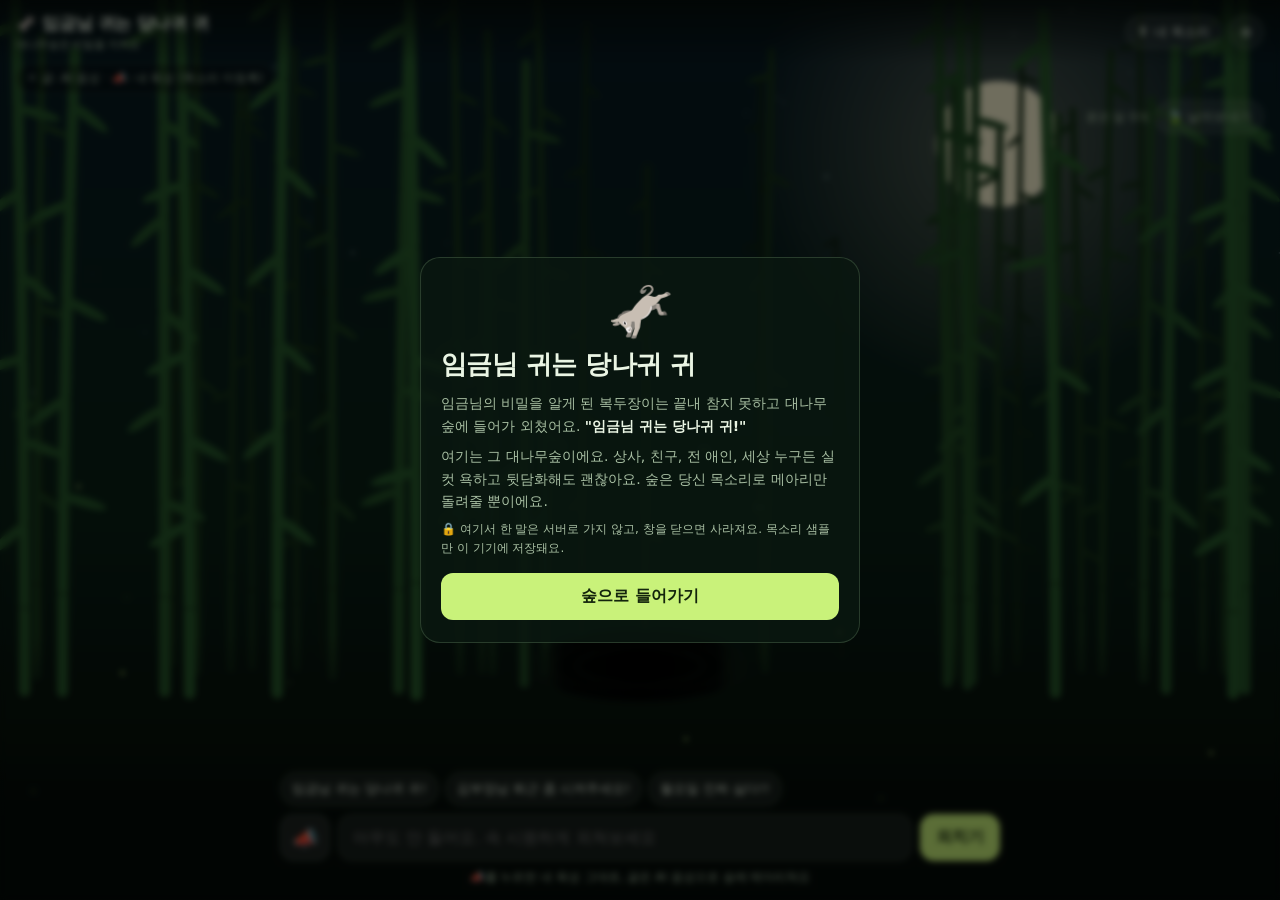
==== commit 777ae732: "donkey-ears: explain why typed text can't use the recorded voice without cloning Typing without a co" ====
--- a/donkey-ears/index.html
+++ b/donkey-ears/index.html
@@ -176,6 +176,23 @@
   </div>
 </div>
 
+<!-- 글 → 내 목소리 안내 -->
+<div class="overlay hidden" id="cloneModal">
+  <div class="card">
+    <h2>✍ 글을 내 목소리로 들으려면</h2>
+    <p id="cloneWhy"></p>
+    <p>휴대폰 혼자서는 녹음한 목소리로 <b style="color:var(--ink)">새 문장을 만들어 낼 수 없어요.</b> 목소리를 학습해서 말해주는 <b style="color:var(--ink)">목소리 복제 AI(ElevenLabs)</b>를 연결해야 해요.</p>
+    <p class="small">지금 바로 내 목소리를 듣고 싶다면 📣 버튼을 누르고 직접 외치면 돼요. 녹음한 육성 그대로 메아리쳐요.</p>
+    <div class="row">
+      <button class="btn primary" id="cloneSetup">⚙ 목소리 복제 연결하기</button>
+    </div>
+    <div class="row">
+      <button class="btn" id="cloneAi">이번엔 AI 음성으로 듣기</button>
+      <button class="btn" id="cloneShout">📣 직접 외치기</button>
+    </div>
+  </div>
+</div>
+
 <div id="toast"></div>
 
 <script>
@@ -411,8 +428,18 @@
 
   // ---------- 채팅 → 메아리 ----------
   let buried = 0, textReq = 0;
+  let aiOk = false, pendingText = '';
   async function shoutText(text) {
     text = text.trim(); if (!text) return;
+    if (voice.mode !== 'clone' && !aiOk) {
+      // 녹음만으로는 글을 내 목소리로 못 읽으니, 어떻게 할지 묻기
+      pendingText = text;
+      $('#cloneWhy').textContent = voice.sampleBlob
+        ? '목소리 녹음은 잘 저장돼 있어요 ✅ 그런데 녹음만으로는 부족해요.'
+        : '아직 목소리 녹음도 없어요. 🎙 내 목소리 등록부터 해주세요.';
+      $('#cloneModal').classList.remove('hidden');
+      return;
+    }
     initAudio();
     spawnWords(text);
     buried++; $('#countText').textContent = `묻은 말 ${buried}개`;
@@ -421,12 +448,6 @@
       const token = ++textReq;
       try { const buf = await elSpeak(text); if (token === textReq) scheduleWhispers(text, playEcho(buf)); return; }
       catch (e) { if (token !== textReq) return; toast(e.message + ' → AI 음성으로 대신할게요', 4000); }
-    }
-    if (!shoutText.nudged) {
-      shoutText.nudged = true;
-      toast(voice.mode === 'none'
-        ? '지금은 AI 음성이에요. 📣를 누르면 내 육성 그대로 메아리쳐요'
-        : '글은 AI 음성이 내 톤을 흉내내요. 진짜 내 목소리는 📣 또는 ⚙ 목소리 복제', 4500);
     }
     scheduleWhispers(text, ttsEcho(text));
   }
@@ -723,6 +744,13 @@
     voice.sampleBlob = null; voice.f0 = null; previewBlob = null;
     renderVoiceUI('목소리를 삭제했어요'); updateEngine();
   };
+  $('#cloneSetup').onclick = () => {
+    $('#cloneModal').classList.add('hidden');
+    if (!voice.sampleBlob) { openVoice(); return; }
+    $('#openSettings').click();
+  };
+  $('#cloneAi').onclick = () => { $('#cloneModal').classList.add('hidden'); aiOk = true; toast('이번 방문 동안 글은 AI 음성으로 읽어요'); shoutText(pendingText); };
+  $('#cloneShout').onclick = () => { $('#cloneModal').classList.add('hidden'); toggleShout(); };
   $('#openSettings').onclick = () => { $('#elKey').value = voice.elKey; $('#settingsStatus').textContent = ''; $('#settingsModal').classList.remove('hidden'); };
   $('#settingsClose').onclick = () => $('#settingsModal').classList.add('hidden');
   $('#elSave').onclick = () => {
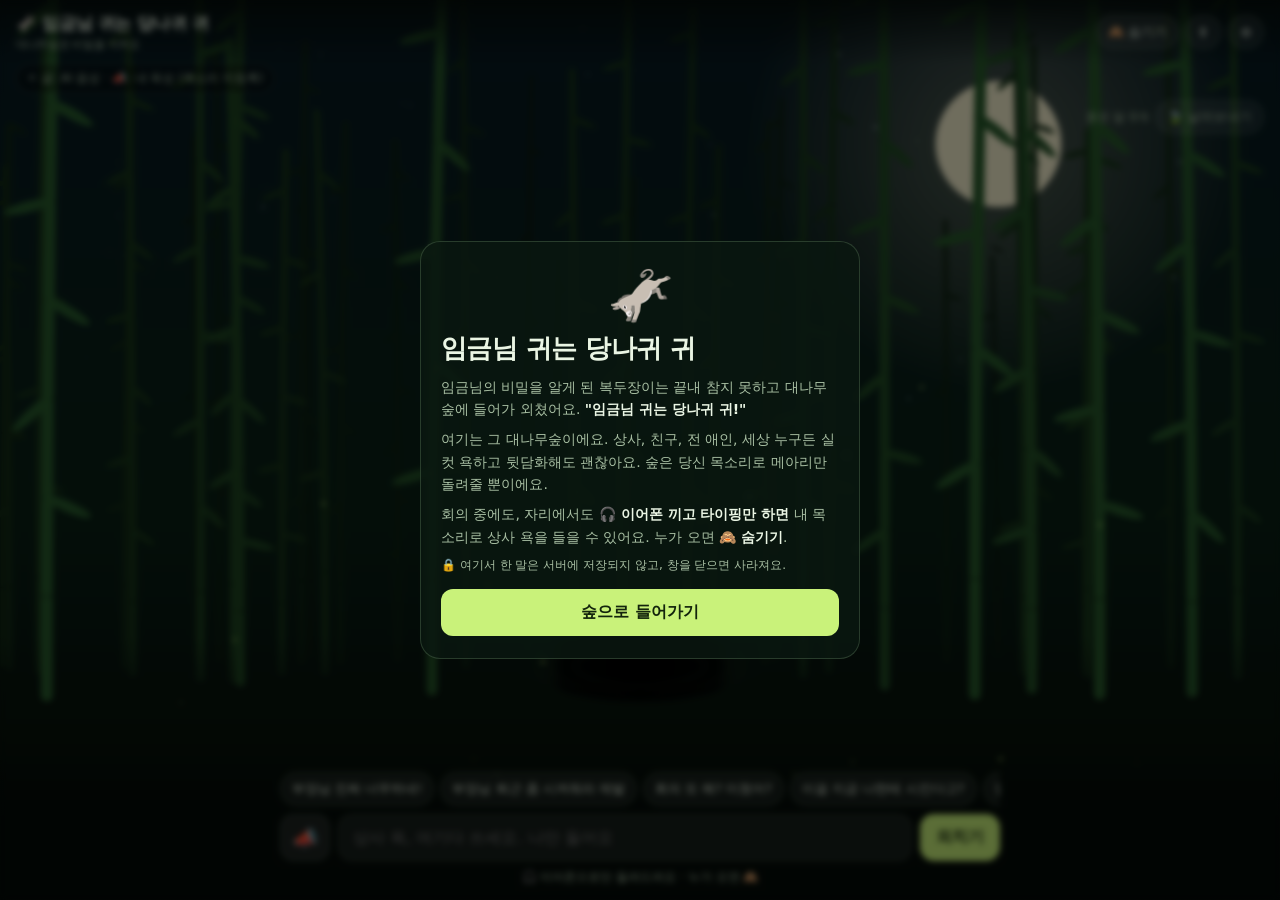
==== commit 90dfecb6: "donkey-ears: office mode — earphone guard, disguise screen, quick phrases - Earphone guard: confirm " ====
--- a/donkey-ears/index.html
+++ b/donkey-ears/index.html
@@ -87,6 +87,29 @@
   .intro .ears { font-size: 54px; text-align: center; margin-bottom: 4px; }
   .small { font-size: 12px !important; }
 
+  /* 위장 화면: 평범한 업무 메모 앱처럼 */
+  #disguise { position: fixed; inset: 0; z-index: 50; background: #f6f7f9; color: #1f2329;
+    font-family: -apple-system, "Apple SD Gothic Neo", "Noto Sans KR", system-ui, sans-serif;
+    display: flex; flex-direction: column; }
+  #disguise .dg-top { background: #fff; border-bottom: 1px solid #e3e6ea; padding: calc(14px + env(safe-area-inset-top)) 16px 12px;
+    display: flex; align-items: center; justify-content: space-between; user-select: none; -webkit-user-select: none; }
+  #disguise .dg-top b { font-size: 17px; }
+  #disguise .dg-top span { font-size: 12px; color: #8a9099; }
+  #disguise ul { list-style: none; margin: 0; padding: 8px 16px; overflow-y: auto; flex: 1; }
+  #disguise li { background: #fff; border: 1px solid #e3e6ea; border-radius: 10px; padding: 12px 14px; margin: 8px 0;
+    display: flex; gap: 10px; align-items: flex-start; font-size: 15px; line-height: 1.45; }
+  #disguise li input { margin-top: 3px; width: 18px; height: 18px; accent-color: #3b6cf6; flex: none; }
+  #disguise li small { display: block; color: #8a9099; font-size: 12px; margin-top: 2px; }
+  #disguise .dg-new { display: flex; gap: 8px; padding: 10px 16px calc(12px + env(safe-area-inset-bottom)); background: #fff; border-top: 1px solid #e3e6ea; }
+  #disguise .dg-new input { flex: 1; min-width: 0; border: 1px solid #d5d9df; border-radius: 10px; padding: 11px 12px; font: inherit; font-size: 16px; color: #1f2329; background: #fff; }
+  #disguise .dg-new button { background: #3b6cf6; color: #fff; border-radius: 10px; padding: 0 16px; font-weight: 600; }
+  #quick .chip.edit { border-color: var(--danger); color: var(--danger); }
+  #quick .chip.tool { color: var(--ink-dim); }
+  .check { display: flex; align-items: center; gap: 10px; margin-top: 12px; font-size: 14px; color: var(--ink); }
+  .check input { width: 18px; height: 18px; accent-color: var(--accent); }
+  .section { border-top: 1px solid var(--line); margin-top: 18px; padding-top: 14px; }
+  .section h3 { margin: 0 0 4px; font-size: 16px; }
+  .big-emoji { font-size: 48px; text-align: center; }
   #toast { position: fixed; left: 50%; bottom: 110px; transform: translateX(-50%); z-index: 20;
     background: rgba(0,0,0,.8); border: 1px solid var(--line); padding: 10px 14px; border-radius: 12px;
     font-size: 13px; max-width: calc(100% - 32px); text-align: center; opacity: 0; transition: opacity .25s; pointer-events: none; }
@@ -99,7 +122,8 @@
 <header>
   <h1>🫏 임금님 귀는 당나귀 귀<small>대나무숲은 비밀을 지켜요</small></h1>
   <div class="top-btns">
-    <button class="chip" id="openVoice">🎙 내 목소리</button>
+    <button class="chip" id="panic" title="숨기기 (PC: Esc)">🙈 숨기기</button>
+    <button class="chip" id="openVoice">🎙</button>
     <button class="chip" id="openSettings" aria-label="설정">⚙</button>
   </div>
 </header>
@@ -108,17 +132,13 @@
 <div id="count"><span id="countText">묻은 말 0개</span><button class="chip" id="blowAway">🍃 날려보내기</button></div>
 
 <div id="bar">
-  <div id="quick">
-    <button type="button" class="chip">임금님 귀는 당나귀 귀!</button>
-    <button type="button" class="chip">김부장님 퇴근 좀 시켜주세요!</button>
-    <button type="button" class="chip">월요일 진짜 싫다!!</button>
-  </div>
+  <div id="quick"></div>
   <form id="chat" autocomplete="off">
     <button type="button" id="shout" title="눌러서 외치고, 다시 눌러서 멈추기">📣</button>
-    <input id="msg" maxlength="200" placeholder="아무도 안 들어요. 속 시원하게 외쳐보세요">
+    <input id="msg" maxlength="120" placeholder="상사 욕, 여기다 쓰세요. 나만 들어요">
     <button id="send" type="submit">외치기</button>
   </form>
-  <p id="hint">📣를 누르면 내 육성 그대로, 글은 AI 음성으로 숲에 메아리쳐요</p>
+  <p id="hint">🎧 이어폰으로만 들려드려요 · 누가 오면 🙈</p>
 </div>
 
 <!-- 인트로 -->
@@ -128,7 +148,8 @@
     <h2>임금님 귀는 당나귀 귀</h2>
     <p>임금님의 비밀을 알게 된 복두장이는 끝내 참지 못하고 대나무숲에 들어가 외쳤어요. <b style="color:var(--ink)">"임금님 귀는 당나귀 귀!"</b></p>
     <p>여기는 그 대나무숲이에요. 상사, 친구, 전 애인, 세상 누구든 실컷 욕하고 뒷담화해도 괜찮아요. 숲은 당신 목소리로 메아리만 돌려줄 뿐이에요.</p>
-    <p class="small">🔒 여기서 한 말은 서버로 가지 않고, 창을 닫으면 사라져요. 목소리 샘플만 이 기기에 저장돼요.</p>
+    <p>회의 중에도, 자리에서도 <b style="color:var(--ink)">🎧 이어폰 끼고 타이핑만 하면</b> 내 목소리로 상사 욕을 들을 수 있어요. 누가 오면 <b style="color:var(--ink)">🙈 숨기기</b>.</p>
+    <p class="small">🔒 여기서 한 말은 서버에 저장되지 않고, 창을 닫으면 사라져요.</p>
     <div class="row"><button class="btn primary" id="enter">숲으로 들어가기</button></div>
   </div>
 </div>
@@ -156,7 +177,14 @@
 <!-- 설정 -->
 <div class="overlay hidden" id="settingsModal">
   <div class="card">
-    <h2>⚙ 진짜 내 목소리로 말하기</h2>
+    <h2>⚙ 설정</h2>
+    <h3 style="margin:6px 0 0;font-size:16px">🧑‍💼 업무 모드</h3>
+    <label class="field">욕할 대상 이름·별명 <span class="small">(빠른 문장의 {이름} 자리에 들어가요)</span>
+      <input id="bossName" maxlength="12" placeholder="예: 김부장" autocomplete="off">
+    </label>
+    <label class="check"><input type="checkbox" id="optEcho"> 대나무숲 메아리 효과 (끄면 한 번만 또렷하게)</label>
+    <label class="check"><input type="checkbox" id="optReturnHide"> 앱으로 돌아오면 위장 화면부터 보여주기</label>
+    <div class="section"><h3>🟢 진짜 내 목소리로 말하기</h3></div>
     <p>기본 모드는 휴대폰/PC에 내장된 한국어 음성을 <b style="color:var(--ink)">내 음높이에 맞춰</b> 바꾸는 방식이라 "비슷한 톤"까지만 돼요.</p>
     <p>ElevenLabs API 키를 넣으면 등록한 샘플로 <b style="color:var(--ink)">목소리를 복제</b>해서, 쓴 글을 진짜 내 목소리로 읽어줘요.</p>
     <p class="small">💳 목소리 복제는 ElevenLabs 유료 플랜(Starter 이상)에서 돼요. 샘플은 30초~1분 정도로 녹음할수록 더 닮아요.</p>
@@ -193,6 +221,25 @@
   </div>
 </div>
 
+<!-- 이어폰 확인 -->
+<div class="overlay hidden" id="earModal">
+  <div class="card">
+    <div class="big-emoji">🎧</div>
+    <h2 style="text-align:center">이어폰 끼셨나요?</h2>
+    <p id="earWhy" style="text-align:center">상사 욕이 스피커로 나가면 큰일나요.<br>이어폰을 연결한 뒤 눌러주세요.</p>
+    <div class="row"><button class="btn primary" id="earOk">🎧 꼈어요</button></div>
+    <div class="row"><button class="btn" id="earLater">아직이요 (소리 끔)</button></div>
+    <p class="small" style="text-align:center">이어폰이 빠지거나 다른 앱으로 가면 소리를 바로 멈추고 다시 물어볼게요.</p>
+  </div>
+</div>
+
+<!-- 위장 화면 -->
+<div id="disguise" class="hidden" aria-hidden="true">
+  <div class="dg-top" id="dgTitle"><b>업무 메모</b><span id="dgDate"></span></div>
+  <ul id="dgList"></ul>
+  <form class="dg-new" id="dgForm" autocomplete="off"><input id="dgInput" placeholder="할 일 추가"><button>추가</button></form>
+</div>
+
 <div id="toast"></div>
 
 <script>
@@ -206,7 +253,13 @@
     set(k, v) { try { localStorage.setItem(k, v); return true; } catch { return false; } },
     del(k) { try { localStorage.removeItem(k); } catch {} },
   };
-  const K = { sample: 'de.sample', pitch: 'de.f0', elKey: 'de.elKey', elVoice: 'de.elVoice' };
+  const K = { sample: 'de.sample', pitch: 'de.f0', elKey: 'de.elKey', elVoice: 'de.elVoice',
+    phrases: 'de.phrases', boss: 'de.boss', echo: 'de.echo', returnHide: 'de.returnHide' };
+  const opt = {
+    get echo() { return store.get(K.echo) !== '0'; },
+    get returnHide() { return store.get(K.returnHide) === '1'; },
+    get boss() { return store.get(K.boss) || ''; },
+  };
 
   // ---------- 토스트 ----------
   let toastTimer;
@@ -229,7 +282,7 @@
   function initAudio() {
     if (ctx) { if (ctx.state === 'suspended') ctx.resume(); return; }
     ctx = new (window.AudioContext || window.webkitAudioContext)();
-    master = ctx.createGain(); master.gain.value = 0.9;
+    master = ctx.createGain(); master.gain.value = 0.75;
     outAnalyser = ctx.createAnalyser(); outAnalyser.fftSize = 1024;
     master.connect(outAnalyser); outAnalyser.connect(ctx.destination);
 
@@ -276,9 +329,9 @@
   // 오디오 버퍼를 메아리로: 원음 → 왼쪽 대나무가 속삭임 → 오른쪽 대나무가 더 작게 속삭임
   function playEcho(buffer) {
     initAudio(); stopPlayback();
-    const pb = newOutput(), echoIn = makeEchoChain(pb.out);
+    const pb = newOutput(), echoIn = opt.echo ? makeEchoChain(pb.out) : pb.out;
     const t0 = ctx.currentTime + 0.05;
-    const plan = [ { g: 1, pan: 0, rate: 1 }, { g: 0.4, pan: -0.7, rate: 0.97 }, { g: 0.16, pan: 0.7, rate: 0.94 } ];
+    const plan = opt.echo ? [ { g: 1, pan: 0, rate: 1 }, { g: 0.4, pan: -0.7, rate: 0.97 }, { g: 0.16, pan: 0.7, rate: 0.94 } ] : [ { g: 1, pan: 0, rate: 1 } ];
     let t = t0;
     plan.forEach((p, i) => {
       const src = ctx.createBufferSource(); src.buffer = buffer; src.playbackRate.value = p.rate;
@@ -289,14 +342,15 @@
       src.start(t); pb.sources.push(src);
       t += buffer.duration / p.rate + 0.5;
     });
-    return (t - ctx.currentTime) + 2.5; // 대략 끝나는 시간(초)
+    return (t - ctx.currentTime) + (opt.echo ? 2.5 : 0.3); // 대략 끝나는 시간(초)
   }
 
   // ---------- 마이크 / 녹음 ----------
-  let micStream, micAnalyser;
+  let micStream, micAnalyser, lastMicChange = 0;
   async function getMic() {
     if (micStream && micStream.active) return micStream;
     if (!navigator.mediaDevices || !navigator.mediaDevices.getUserMedia) throw new Error('이 브라우저는 마이크를 지원하지 않아요');
+    lastMicChange = Date.now();
     micStream = await navigator.mediaDevices.getUserMedia({ audio: { echoCancellation: true, noiseSuppression: true } });
     initAudio();
     micAnalyser = ctx.createAnalyser(); micAnalyser.fftSize = 1024;
@@ -305,7 +359,7 @@
   }
   // 녹음이 끝나면 마이크를 꺼서 (특히 아이폰) 스피커 볼륨이 정상으로 돌아오게
   function releaseMic() {
-    if (micStream) micStream.getTracks().forEach((t) => t.stop());
+    if (micStream) { micStream.getTracks().forEach((t) => t.stop()); lastMicChange = Date.now(); }
     micStream = null; micAnalyser = null;
   }
   function pickMime() {
@@ -389,7 +443,7 @@
     const pitch = voice.f0 ? Math.max(0.3, Math.min(1.7, voice.f0 / 200)) : 1;
     stopPlayback();
     const token = playToken;
-    const reps = [ { vol: 1, rate: 1 }, { vol: 0.45, rate: 0.9 }, { vol: 0.18, rate: 0.82 } ];
+    const reps = opt.echo ? [ { vol: 1, rate: 1 }, { vol: 0.45, rate: 0.9 }, { vol: 0.18, rate: 0.82 } ] : [ { vol: 1, rate: 1 } ];
     reps.forEach((r, i) => {
       const u = new SpeechSynthesisUtterance(text);
       u.lang = 'ko-KR'; if (ko[0]) u.voice = ko[0];
@@ -398,7 +452,7 @@
       if (i === reps.length - 1) u.onend = u.onerror = () => { if (token === playToken) ttsSpeaking = false; };
       synth.speak(u);
     });
-    return text.length * 0.18 * 3 + 2;
+    return text.length * 0.18 * reps.length + 1;
   }
 
   // ElevenLabs: 목소리 복제 + 합성
@@ -431,6 +485,7 @@
   let aiOk = false, pendingText = '';
   async function shoutText(text) {
     text = text.trim(); if (!text) return;
+    if (!earGate(() => shoutText(text))) return;
     if (voice.mode !== 'clone' && !aiOk) {
       // 녹음만으로는 글을 내 목소리로 못 읽으니, 어떻게 할지 묻기
       pendingText = text;
@@ -468,6 +523,7 @@
       try {
         const buf = await blobToBuffer(blob);
         await new Promise((r) => setTimeout(r, 250)); // 음성인식 결과 대기
+        if (!earOk) { toast('🎧 이어폰 확인 전이라 소리는 내지 않았어요'); return; }
         const caption = recogText.trim() || '(속 시원한 외침)';
         spawnWords(caption);
         buried++; $('#countText').textContent = `묻은 말 ${buried}개`;
@@ -572,6 +628,7 @@
   async function playPreview() {
     if (previewing) { stopPlayback(); return; }
     if (!previewBlob) return;
+    if (!earGate(playPreview)) return;
     try {
       const buf = await blobToBuffer(previewBlob);
       stopPlayback();
@@ -584,6 +641,136 @@
       s.addEventListener('ended', () => clearInterval(watch));
       s.start();
     } catch { toast('녹음을 재생하지 못했어요'); }
+  }
+
+  // ---------- 🎧 스피커 사고 방지 ----------
+  // 브라우저는 이어폰 연결 여부를 확실히 알 수 없어서: 사용 전에 확인받고,
+  // 소리 장치가 바뀌거나(이어폰 빠짐) 화면을 벗어나면 즉시 멈추고 다시 확인받는다.
+  let earOk = false, earPending = null;
+  function earGate(retry) {
+    if (earOk) return true;
+    earPending = retry || null;
+    showEar();
+    return false;
+  }
+  function showEar(why) {
+    $('#earWhy').innerHTML = why || '상사 욕이 스피커로 나가면 큰일나요.<br>이어폰을 연결한 뒤 눌러주세요.';
+    $('#earModal').classList.remove('hidden');
+  }
+  function earLost(why) {
+    if (!earOk && $('#earModal').classList.contains('hidden') === false) return;
+    stopPlayback();
+    earOk = false;
+    showEar(why);
+  }
+  if (navigator.mediaDevices && navigator.mediaDevices.addEventListener) {
+    navigator.mediaDevices.addEventListener('devicechange', () => {
+      if (Date.now() - lastMicChange < 2500) return; // 마이크를 켜고 끄며 생긴 변화
+      if (!earOk) return;
+      earLost('🎧 소리 장치가 바뀌었어요 (이어폰이 빠졌나요?)<br>소리를 멈췄어요. 이어폰을 다시 확인해주세요.');
+    });
+  }
+  document.addEventListener('visibilitychange', () => {
+    if (document.hidden) {
+      stopPlayback();
+      discardShout();
+      cancelVoiceRec('화면을 벗어나서 녹음을 취소했어요.');
+      if (opt.returnHide && $('#intro').classList.contains('hidden')) hideNow();
+    } else if (earOk) {
+      earOk = false; // 돌아오면 다시 확인 (그 사이 이어폰을 뺐을 수 있음)
+    }
+  });
+  window.addEventListener('pagehide', stopPlayback);
+  // 외치던 녹음을 재생하지 않고 버림
+  function discardShout() {
+    if (!shoutRec) return;
+    const r = shoutRec; shoutRec = null;
+    if (recog) { try { recog.abort(); } catch {} }
+    $('#shout').classList.remove('rec'); $('#shout').textContent = '📣';
+    r.stop().then(releaseMic, releaseMic);
+  }
+
+  // ---------- 🙈 위장 화면 ----------
+  const DG_ITEMS = [
+    ['4분기 실적 보고서 초안 검토', '오늘 17:00까지'],
+    ['주간 회의록 정리 후 공유', '팀 채널'],
+    ['거래처 견적서 회신', '메일 확인'],
+    ['출장 경비 정산 영수증 첨부', ''],
+    ['다음 주 일정 조율', '캘린더'],
+  ];
+  function renderDisguise() {
+    const d = new Date();
+    $('#dgDate').textContent = `${d.getMonth() + 1}월 ${d.getDate()}일`;
+    const ul = $('#dgList');
+    if (ul.children.length) return;
+    DG_ITEMS.forEach(([t, sub], i) => {
+      const li = document.createElement('li');
+      li.innerHTML = `<input type="checkbox" ${i === 2 ? 'checked' : ''}><div></div>`;
+      li.querySelector('div').textContent = t;
+      if (sub) { const sm = document.createElement('small'); sm.textContent = sub; li.querySelector('div').appendChild(sm); }
+      ul.appendChild(li);
+    });
+  }
+  let realTitle = document.title, hideHintShown = false;
+  function hideNow() {
+    stopPlayback();
+    discardShout();
+    cancelVoiceRec('숨기기로 녹음을 취소했어요.');
+    document.activeElement && document.activeElement.blur();
+    renderDisguise();
+    $('#disguise').classList.remove('hidden');
+    document.title = '업무 메모';
+    if (!hideHintShown) { hideHintShown = true; setTimeout(() => toast('돌아가려면 맨 위 "업무 메모"를 길게 누르세요', 2500), 400); }
+  }
+  function unhide() {
+    $('#disguise').classList.add('hidden');
+    document.title = realTitle;
+  }
+  // 돌아가기: 제목 길게 누르기 (0.7초)
+  (() => {
+    let timer = null;
+    const el = $('#dgTitle');
+    const start = (e) => { e.preventDefault(); clearTimeout(timer); timer = setTimeout(unhide, 700); };
+    const cancel = () => clearTimeout(timer);
+    el.addEventListener('pointerdown', start);
+    ['pointerup', 'pointerleave', 'pointercancel'].forEach((ev) => el.addEventListener(ev, cancel));
+    el.addEventListener('contextmenu', (e) => e.preventDefault());
+  })();
+  $('#dgForm').onsubmit = (e) => {
+    e.preventDefault();
+    const v = $('#dgInput').value.trim(); if (!v) return;
+    const li = document.createElement('li'); li.innerHTML = '<input type="checkbox"><div></div>';
+    li.querySelector('div').textContent = v; $('#dgList').prepend(li); $('#dgInput').value = '';
+  };
+  $('#panic').onclick = hideNow;
+  document.addEventListener('keydown', (e) => {
+    if (e.key === 'Escape') { if ($('#disguise').classList.contains('hidden')) hideNow(); }
+  });
+
+  // ---------- ⚡ 빠른 문장 (저장/삭제, {이름} 자동 채우기) ----------
+  const DEFAULT_PHRASES = ['{이름} 진짜 너무하네!', '{이름} 퇴근 좀 시켜줘라 제발', '회의 또 해? 미쳤어?', '이걸 지금 나한테 시킨다고?', '임금님 귀는 당나귀 귀!'];
+  function loadPhrases() {
+    try { const a = JSON.parse(store.get(K.phrases) || 'null'); if (Array.isArray(a)) return a; } catch {}
+    return DEFAULT_PHRASES.slice();
+  }
+  let phrases = loadPhrases(), editPhrases = false;
+  const savePhrases = () => store.set(K.phrases, JSON.stringify(phrases));
+  const fill = (t) => t.replace(/\{이름\}/g, opt.boss || '부장님');
+  function renderQuick() {
+    const q = $('#quick'); q.innerHTML = '';
+    const mk = (label, cls, fn) => { const b = document.createElement('button'); b.type = 'button'; b.className = 'chip ' + cls; b.textContent = label; b.onclick = fn; q.appendChild(b); return b; };
+    phrases.forEach((p, i) => mk((editPhrases ? '✕ ' : '') + fill(p), editPhrases ? 'edit' : '', () => {
+      if (editPhrases) { phrases.splice(i, 1); savePhrases(); renderQuick(); }
+      else shoutText(fill(p));
+    }));
+    mk('＋ 저장', 'tool', () => {
+      const v = $('#msg').value.trim();
+      if (!v) { toast('입력창에 문장을 쓰고 ＋ 저장을 누르세요'); $('#msg').focus(); return; }
+      const boss = opt.boss;
+      phrases.unshift(boss ? v.split(boss).join('{이름}') : v); phrases = phrases.slice(0, 20);
+      savePhrases(); $('#msg').value = ''; renderQuick(); toast('⚡ 빠른 문장에 저장했어요');
+    });
+    mk(editPhrases ? '완료' : '✎ 편집', 'tool', () => { editPhrases = !editPhrases; renderQuick(); });
   }
 
   // ---------- 화면: 밤의 대나무숲 ----------
@@ -720,10 +907,17 @@
   }
 
   // ---------- 이벤트 ----------
-  $('#enter').onclick = () => { initAudio(); $('#intro').classList.add('hidden'); $('#msg').focus(); if (voice.mode === 'none') setTimeout(openVoice, 400); };
+  $('#enter').onclick = () => { initAudio(); $('#intro').classList.add('hidden'); showEar(); };
+  $('#earOk').onclick = () => {
+    initAudio(); earOk = true; $('#earModal').classList.add('hidden');
+    const next = earPending; earPending = null;
+    const first = !openVoice.prompted; openVoice.prompted = true; // 목소리 등록 안내는 처음 한 번만
+    if (next) next();
+    else if (first && voice.mode === 'none') setTimeout(openVoice, 300);
+  };
+  $('#earLater').onclick = () => { earPending = null; $('#earModal').classList.add('hidden'); toast('🔇 이어폰 확인 전까지 소리는 나지 않아요'); };
   $('#chat').onsubmit = (e) => { e.preventDefault(); const v = $('#msg').value; $('#msg').value = ''; shoutText(v); };
   $('#shout').onclick = toggleShout;
-  document.querySelectorAll('#quick .chip').forEach((b) => { b.onclick = () => shoutText(b.textContent); });
   $('#blowAway').onclick = () => {
     words.forEach((w) => { w.vy = -3; w.a *= 0.9; w.main = false; });
     stopPlayback();
@@ -751,7 +945,12 @@
   };
   $('#cloneAi').onclick = () => { $('#cloneModal').classList.add('hidden'); aiOk = true; toast('이번 방문 동안 글은 AI 음성으로 읽어요'); shoutText(pendingText); };
   $('#cloneShout').onclick = () => { $('#cloneModal').classList.add('hidden'); toggleShout(); };
-  $('#openSettings').onclick = () => { $('#elKey').value = voice.elKey; $('#settingsStatus').textContent = ''; $('#settingsModal').classList.remove('hidden'); };
+  $('#bossName').oninput = (e) => { store.set(K.boss, e.target.value.trim()); renderQuick(); };
+  $('#optEcho').onchange = (e) => store.set(K.echo, e.target.checked ? '1' : '0');
+  $('#optReturnHide').onchange = (e) => store.set(K.returnHide, e.target.checked ? '1' : '0');
+  $('#openSettings').onclick = () => {
+    $('#bossName').value = opt.boss; $('#optEcho').checked = opt.echo; $('#optReturnHide').checked = opt.returnHide;
+    $('#elKey').value = voice.elKey; $('#settingsStatus').textContent = ''; $('#settingsModal').classList.remove('hidden'); };
   $('#settingsClose').onclick = () => $('#settingsModal').classList.add('hidden');
   $('#elSave').onclick = () => {
     const k = $('#elKey').value.trim();
@@ -763,6 +962,7 @@
     const st = $('#settingsStatus');
     if (!voice.elKey) { st.textContent = '먼저 키를 저장해주세요'; return; }
     if (!voice.sampleBlob) { st.textContent = '🎙 내 목소리를 먼저 등록해주세요'; return; }
+    if (!earGate(() => $('#elTest').click())) return;
     $('#elTest').disabled = true; st.textContent = '목소리 복제·합성 중… (처음엔 10초쯤 걸려요)';
     try {
       initAudio();
@@ -776,7 +976,7 @@
   if ('speechSynthesis' in window) speechSynthesis.onvoiceschanged = () => speechSynthesis.getVoices();
 
   window.addEventListener('resize', resize);
-  resize(); loadSample(); requestAnimationFrame(draw);
+  resize(); loadSample(); renderQuick(); requestAnimationFrame(draw);
 })();
 </script>
 </body>
